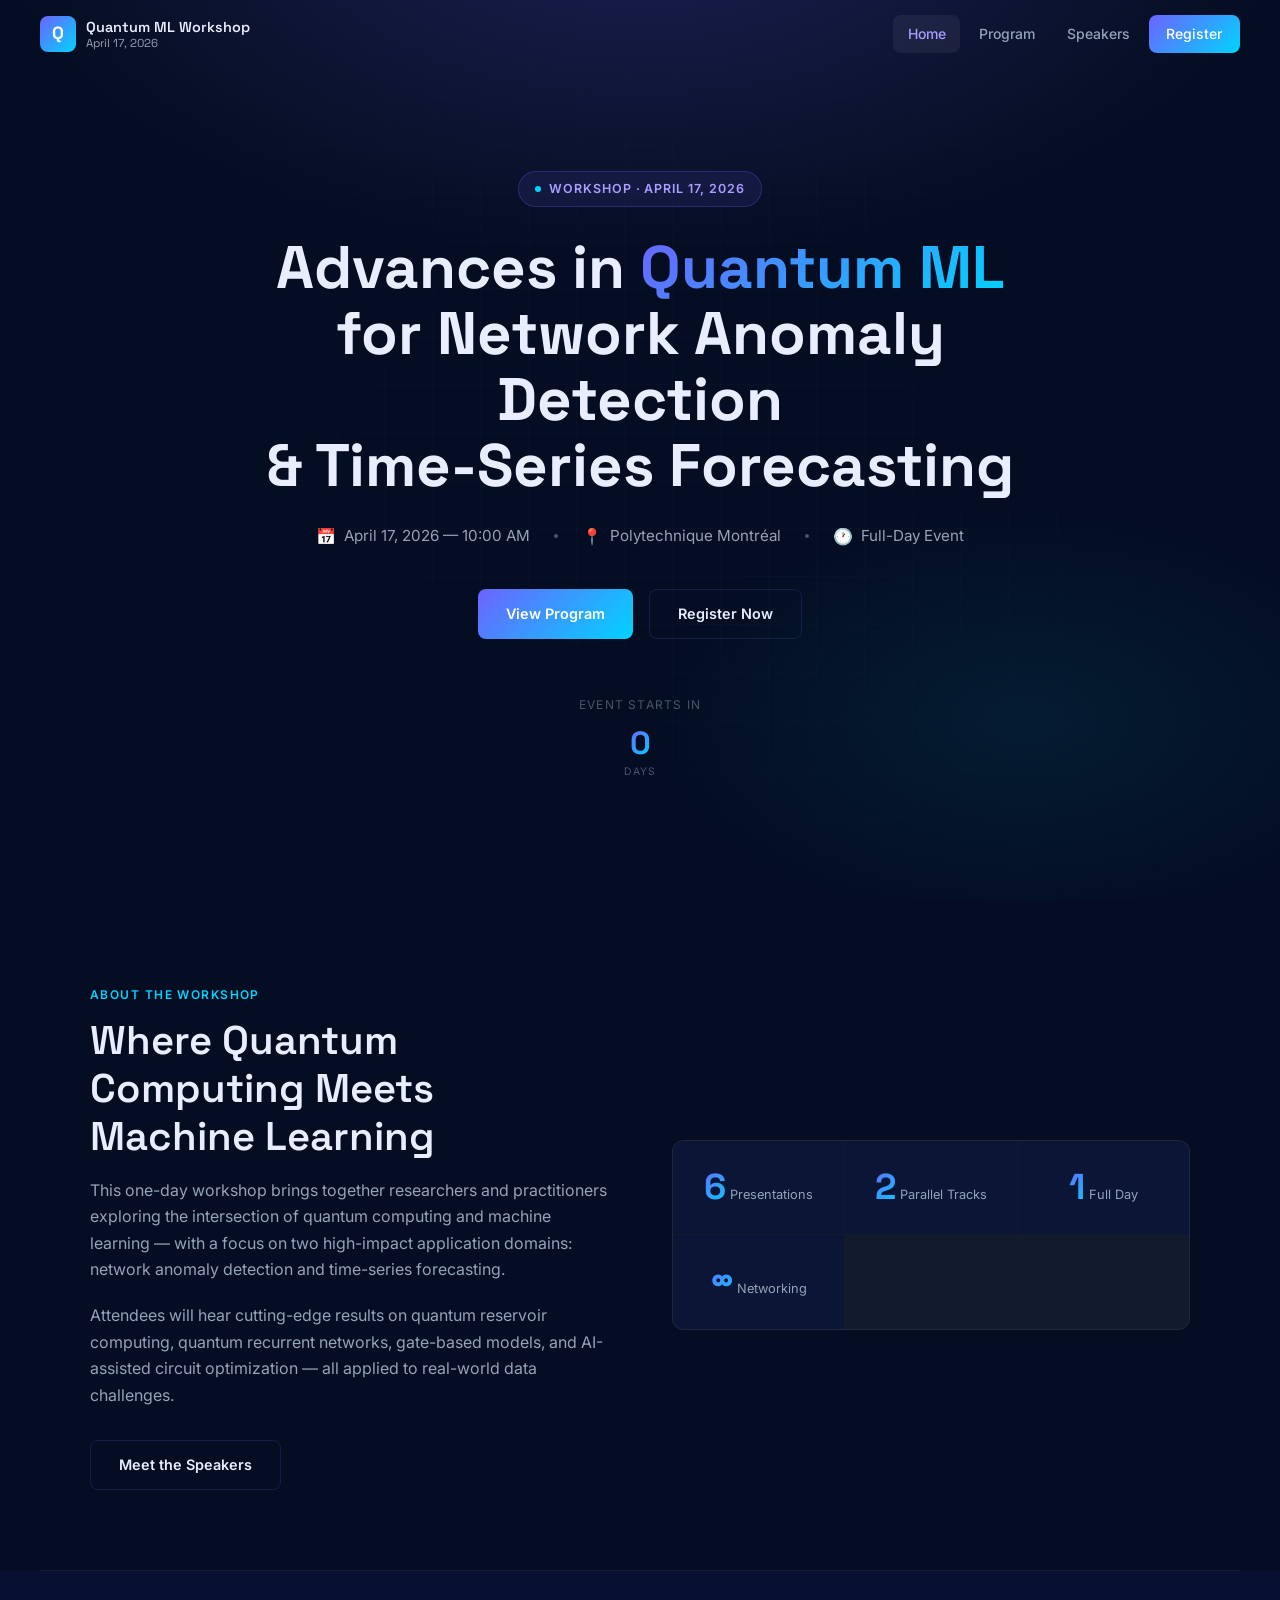
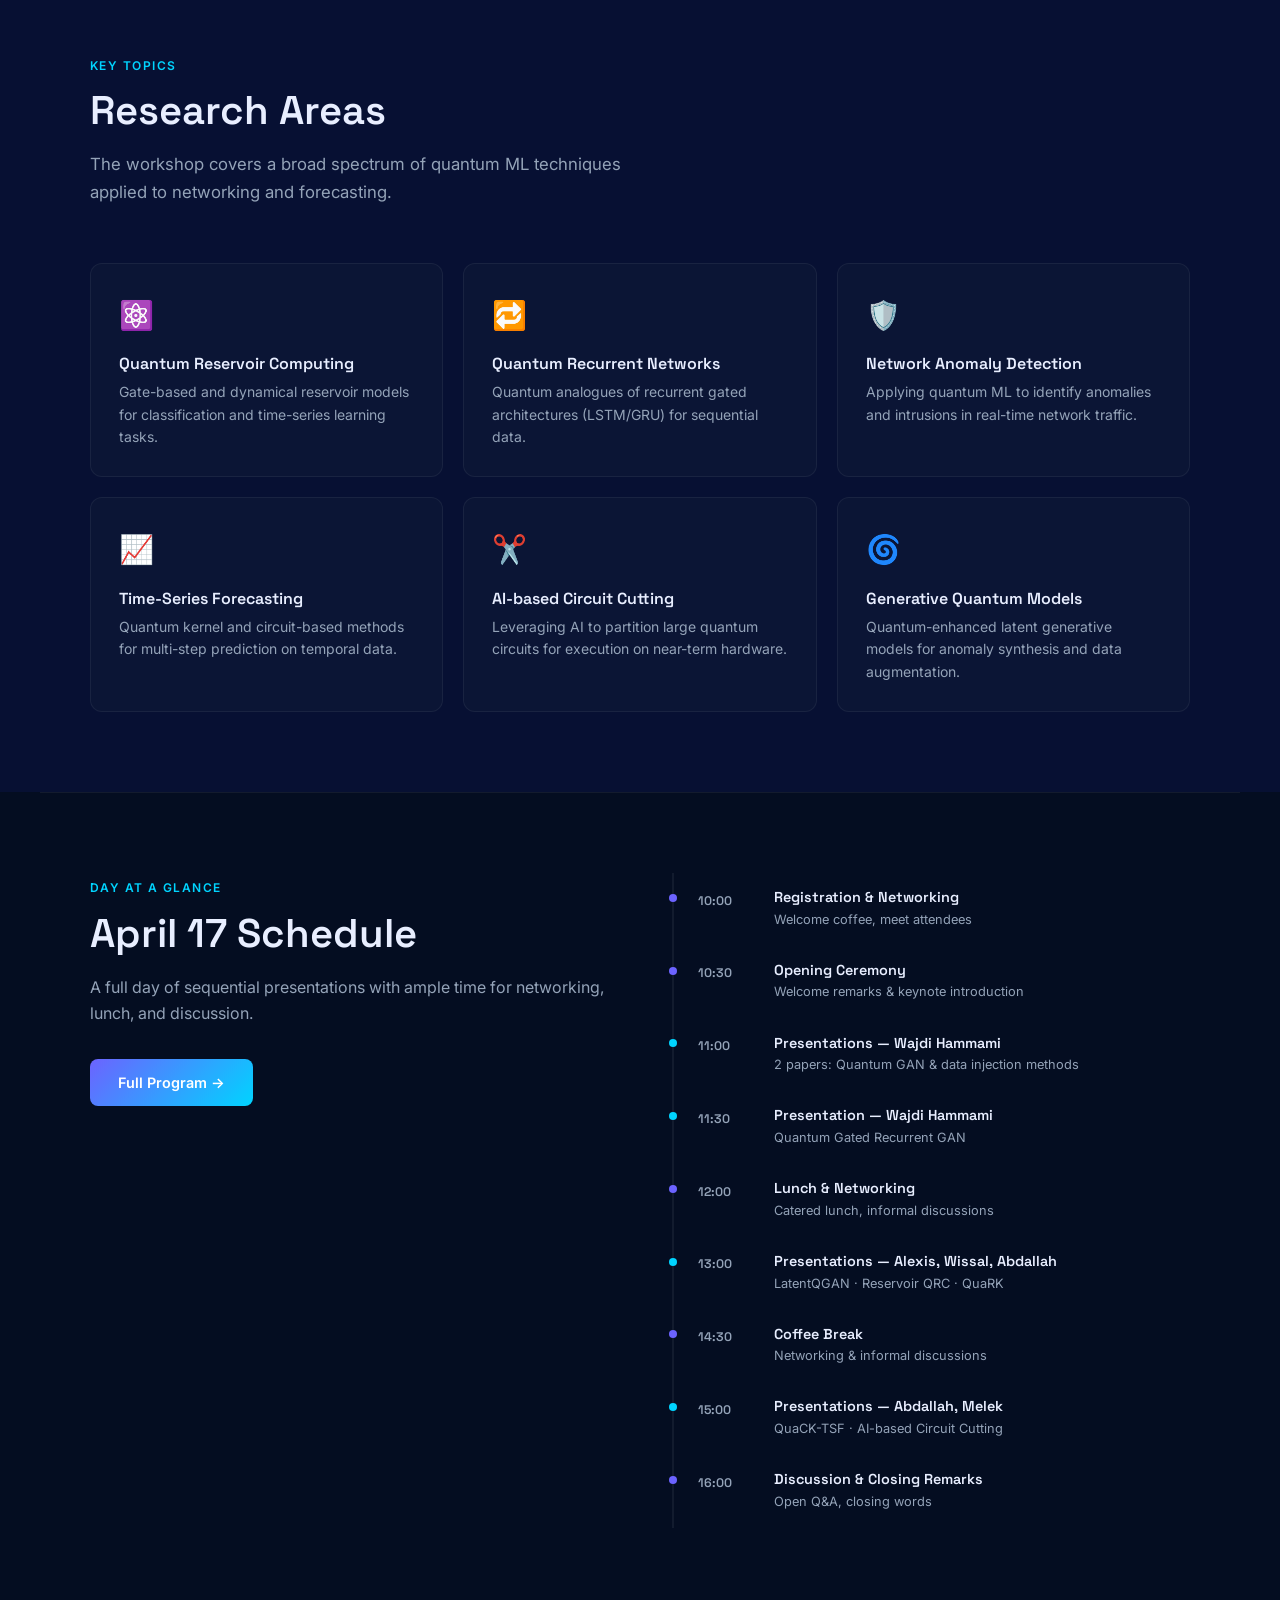
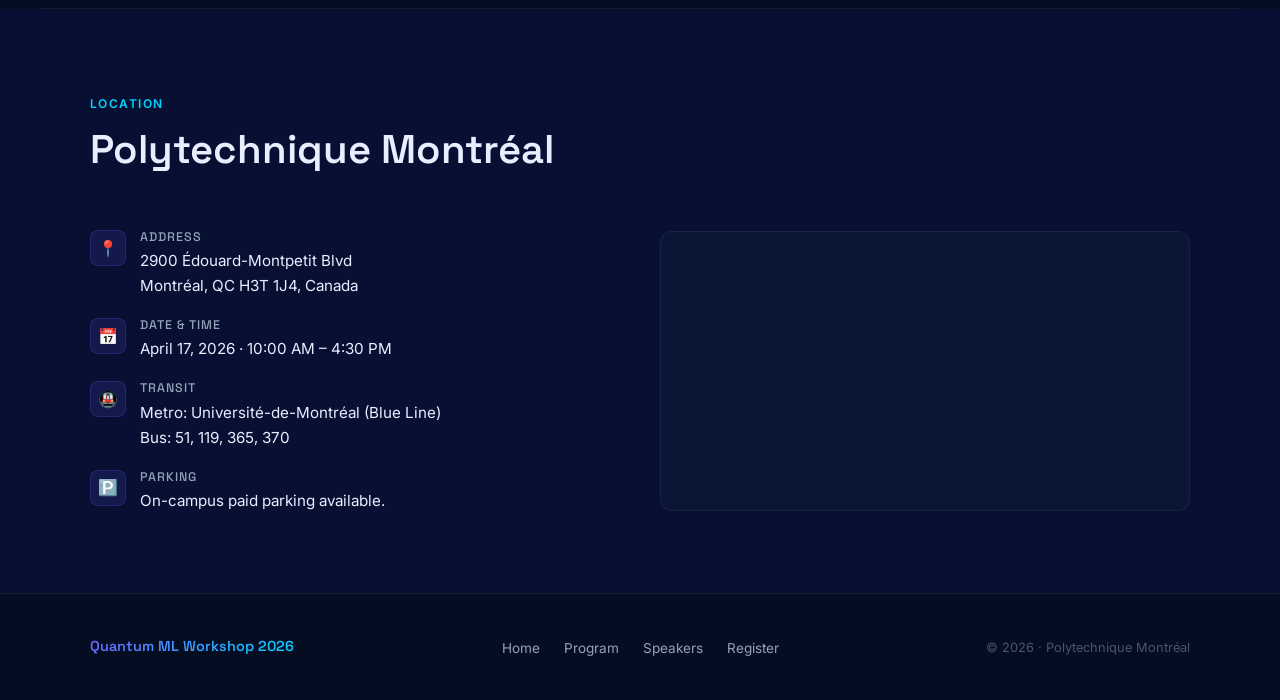
==== index.html @ c18e6f6a "Fix schedule, speakers, and registration page - Single-track schedule with correct full paper titles" ====
<!DOCTYPE html>
<html lang="en">
<head>
  <meta charset="UTF-8" />
  <meta name="viewport" content="width=device-width, initial-scale=1.0" />
  <title>Quantum ML Workshop 2026 — Polytechnique Montréal</title>
  <meta name="description" content="One-day workshop on Advances in Quantum ML Computing for Network Anomaly Detection and Time-Series Forecasting. April 17, 2026 at Polytechnique Montréal." />
  <link rel="stylesheet" href="css/style.css" />
  <style>
    /* ── Hero ───────────────────────────────── */
    .hero {
      min-height: 100vh;
      display: flex;
      align-items: center;
      justify-content: center;
      text-align: center;
      padding: calc(var(--nav-h) + 3rem) 2.5rem 4rem;
      position: relative;
      overflow: hidden;
    }

    .hero-bg {
      position: absolute;
      inset: 0;
      background:
        radial-gradient(ellipse 80% 60% at 50% -10%, rgba(108,99,255,0.22) 0%, transparent 65%),
        radial-gradient(ellipse 50% 40% at 80% 80%, rgba(0,212,255,0.08) 0%, transparent 60%);
      pointer-events: none;
    }

    .hero-grid {
      position: absolute;
      inset: 0;
      background-image:
        linear-gradient(rgba(108,99,255,0.04) 1px, transparent 1px),
        linear-gradient(90deg, rgba(108,99,255,0.04) 1px, transparent 1px);
      background-size: 48px 48px;
      mask-image: radial-gradient(ellipse 80% 80% at 50% 50%, black 20%, transparent 80%);
      pointer-events: none;
    }

    .hero-content {
      position: relative;
      max-width: 800px;
    }

    .hero-badge {
      display: inline-flex;
      align-items: center;
      gap: 0.5rem;
      padding: 0.4rem 1rem;
      border-radius: 999px;
      background: rgba(108,99,255,0.1);
      border: 1px solid rgba(108,99,255,0.25);
      font-size: 0.78rem;
      font-weight: 600;
      letter-spacing: 0.08em;
      text-transform: uppercase;
      color: var(--purple-light);
      margin-bottom: 1.75rem;
    }

    .hero-badge-dot {
      width: 6px; height: 6px;
      border-radius: 50%;
      background: var(--cyan);
      animation: pulse 2s infinite;
    }

    @keyframes pulse {
      0%, 100% { opacity: 1; transform: scale(1); }
      50% { opacity: 0.5; transform: scale(0.85); }
    }

    .hero h1 {
      font-size: clamp(2rem, 5.5vw, 3.75rem);
      line-height: 1.1;
      margin-bottom: 1.5rem;
      font-weight: 700;
    }

    .hero-meta {
      display: flex;
      align-items: center;
      justify-content: center;
      gap: 1.5rem;
      flex-wrap: wrap;
      margin-bottom: 2.5rem;
    }

    .hero-meta-item {
      display: flex;
      align-items: center;
      gap: 0.5rem;
      font-size: 0.95rem;
      color: var(--text-2);
    }

    .hero-meta-item .icon { font-size: 1rem; }

    .hero-meta-sep {
      width: 4px; height: 4px;
      border-radius: 50%;
      background: var(--text-muted);
    }

    .hero-actions {
      display: flex;
      gap: 1rem;
      justify-content: center;
      flex-wrap: wrap;
      margin-bottom: 3.5rem;
    }

    /* Countdown */
    .countdown-wrap {
      margin-top: 1rem;
    }

    .countdown-label-text {
      font-size: 0.75rem;
      text-transform: uppercase;
      letter-spacing: 0.1em;
      color: var(--text-muted);
      margin-bottom: 0.75rem;
    }

    #countdown {
      display: flex;
      align-items: center;
      justify-content: center;
      gap: 0.5rem;
    }

    .countdown-item {
      display: flex;
      flex-direction: column;
      align-items: center;
      min-width: 56px;
    }

    .countdown-num {
      font-family: 'Space Grotesk', sans-serif;
      font-size: 2rem;
      font-weight: 700;
      line-height: 1;
      background: var(--gradient);
      -webkit-background-clip: text;
      -webkit-text-fill-color: transparent;
      background-clip: text;
    }

    .countdown-label {
      font-size: 0.65rem;
      text-transform: uppercase;
      letter-spacing: 0.1em;
      color: var(--text-muted);
      margin-top: 0.3rem;
    }

    .countdown-sep {
      font-size: 1.5rem;
      color: var(--text-muted);
      margin-bottom: 1.2rem;
      font-weight: 300;
    }

    /* ── Section alternates ─────────────────── */
    .section-alt {
      background: var(--bg-2);
    }

    /* ── Mini schedule preview ─────────────── */
    .timeline {
      display: flex;
      flex-direction: column;
      gap: 0;
      max-width: 600px;
    }

    .timeline-item {
      display: flex;
      align-items: flex-start;
      gap: 1rem;
      padding: 1rem 0;
      border-left: 2px solid var(--border-light);
      padding-left: 1.5rem;
      position: relative;
    }

    .timeline-item::before {
      content: '';
      position: absolute;
      left: -5px;
      top: 1.3rem;
      width: 8px; height: 8px;
      border-radius: 50%;
      background: var(--purple);
    }

    .timeline-item.highlight::before { background: var(--cyan); }

    .timeline-time {
      font-size: 0.78rem;
      font-weight: 600;
      color: var(--text-2);
      font-family: 'Space Grotesk', sans-serif;
      min-width: 60px;
      padding-top: 0.1rem;
    }

    .timeline-content h4 {
      font-size: 0.9rem;
      font-weight: 600;
      margin-bottom: 0.15rem;
    }

    .timeline-content p {
      font-size: 0.8rem;
      color: var(--text-2);
    }
  </style>
</head>
<body>

  <!-- Navigation -->
  <nav class="nav" id="nav">
    <div class="nav-logo">
      <div class="nav-logo-icon">Q</div>
      <div class="nav-logo-text">
        Quantum ML Workshop
        <span>April 17, 2026</span>
      </div>
    </div>

    <button class="nav-hamburger" id="navHamburger" aria-label="Toggle menu" aria-expanded="false">
      <span></span><span></span><span></span>
    </button>

    <ul class="nav-links" id="navLinks">
      <li><a href="index.html">Home</a></li>
      <li><a href="program.html">Program</a></li>
      <li><a href="speakers.html">Speakers</a></li>
      <li><a href="registration.html" class="nav-cta">Register</a></li>
    </ul>
  </nav>

  <!-- Hero -->
  <section class="hero">
    <div class="hero-bg"></div>
    <div class="hero-grid"></div>
    <div class="hero-content">
      <div class="hero-badge">
        <span class="hero-badge-dot"></span>
        Workshop · April 17, 2026
      </div>

      <h1>
        Advances in <span class="gradient-text">Quantum ML</span><br />
        for Network Anomaly Detection<br />
        &amp; Time-Series Forecasting
      </h1>

      <div class="hero-meta">
        <div class="hero-meta-item">
          <span class="icon">📅</span>
          April 17, 2026 — 10:00 AM
        </div>
        <div class="hero-meta-sep"></div>
        <div class="hero-meta-item">
          <span class="icon">📍</span>
          Polytechnique Montréal
        </div>
        <div class="hero-meta-sep"></div>
        <div class="hero-meta-item">
          <span class="icon">🕐</span>
          Full-Day Event
        </div>
      </div>

      <div class="hero-actions">
        <a href="program.html" class="btn btn-primary">View Program</a>
        <a href="registration.html" class="btn btn-outline">Register Now</a>
      </div>

      <div class="countdown-wrap">
        <p class="countdown-label-text">Event starts in</p>
        <div id="countdown"></div>
      </div>
    </div>
  </section>

  <!-- About -->
  <section class="section">
    <div class="section-inner">
      <div style="display:grid; grid-template-columns: 1fr 1fr; gap: 4rem; align-items: center;">
        <div>
          <span class="section-label">About the Workshop</span>
          <h2 class="section-title">Where Quantum Computing Meets Machine Learning</h2>
          <p style="color:var(--text-2); margin-bottom:1.25rem;">
            This one-day workshop brings together researchers and practitioners exploring the intersection
            of quantum computing and machine learning — with a focus on two high-impact application domains:
            network anomaly detection and time-series forecasting.
          </p>
          <p style="color:var(--text-2); margin-bottom:2rem;">
            Attendees will hear cutting-edge results on quantum reservoir computing, quantum recurrent networks,
            gate-based models, and AI-assisted circuit optimization — all applied to real-world data challenges.
          </p>
          <a href="speakers.html" class="btn btn-outline">Meet the Speakers</a>
        </div>

        <div class="stats-bar" style="margin:0;">
          <div class="stat-item">
            <span class="countdown-num" style="font-size:2.25rem;">6</span>
            <span class="stat-label">Presentations</span>
          </div>
          <div class="stat-item">
            <span class="countdown-num" style="font-size:2.25rem;">2</span>
            <span class="stat-label">Parallel Tracks</span>
          </div>
          <div class="stat-item">
            <span class="countdown-num" style="font-size:2.25rem;">1</span>
            <span class="stat-label">Full Day</span>
          </div>
          <div class="stat-item">
            <span class="countdown-num" style="font-size:2.25rem;">∞</span>
            <span class="stat-label">Networking</span>
          </div>
        </div>
      </div>
    </div>
  </section>

  <div class="divider"></div>

  <!-- Topics -->
  <section class="section section-alt">
    <div class="section-inner">
      <div class="section-header">
        <span class="section-label">Key Topics</span>
        <h2 class="section-title">Research Areas</h2>
        <p class="section-subtitle">
          The workshop covers a broad spectrum of quantum ML techniques applied to networking and forecasting.
        </p>
      </div>

      <div class="topics-grid">
        <div class="topic-card">
          <div class="topic-icon">⚛️</div>
          <h3>Quantum Reservoir Computing</h3>
          <p>Gate-based and dynamical reservoir models for classification and time-series learning tasks.</p>
        </div>
        <div class="topic-card">
          <div class="topic-icon">🔁</div>
          <h3>Quantum Recurrent Networks</h3>
          <p>Quantum analogues of recurrent gated architectures (LSTM/GRU) for sequential data.</p>
        </div>
        <div class="topic-card">
          <div class="topic-icon">🛡️</div>
          <h3>Network Anomaly Detection</h3>
          <p>Applying quantum ML to identify anomalies and intrusions in real-time network traffic.</p>
        </div>
        <div class="topic-card">
          <div class="topic-icon">📈</div>
          <h3>Time-Series Forecasting</h3>
          <p>Quantum kernel and circuit-based methods for multi-step prediction on temporal data.</p>
        </div>
        <div class="topic-card">
          <div class="topic-icon">✂️</div>
          <h3>AI-based Circuit Cutting</h3>
          <p>Leveraging AI to partition large quantum circuits for execution on near-term hardware.</p>
        </div>
        <div class="topic-card">
          <div class="topic-icon">🌀</div>
          <h3>Generative Quantum Models</h3>
          <p>Quantum-enhanced latent generative models for anomaly synthesis and data augmentation.</p>
        </div>
      </div>
    </div>
  </section>

  <div class="divider"></div>

  <!-- Schedule Preview -->
  <section class="section">
    <div class="section-inner">
      <div style="display:grid; grid-template-columns: 1fr 1fr; gap: 4rem; align-items: start;">
        <div>
          <span class="section-label">Day at a Glance</span>
          <h2 class="section-title">April 17 Schedule</h2>
          <p style="color:var(--text-2); margin-bottom:2rem;">
            A full day of sequential presentations with ample time for networking, lunch, and discussion.
          </p>
          <a href="program.html" class="btn btn-primary">Full Program →</a>
        </div>

        <div class="timeline">
          <div class="timeline-item">
            <div class="timeline-time">10:00</div>
            <div class="timeline-content">
              <h4>Registration &amp; Networking</h4>
              <p>Welcome coffee, meet attendees</p>
            </div>
          </div>
          <div class="timeline-item">
            <div class="timeline-time">10:30</div>
            <div class="timeline-content">
              <h4>Opening Ceremony</h4>
              <p>Welcome remarks &amp; keynote introduction</p>
            </div>
          </div>
          <div class="timeline-item highlight">
            <div class="timeline-time">11:00</div>
            <div class="timeline-content">
              <h4>Presentations — Wajdi Hammami</h4>
              <p>2 papers: Quantum GAN &amp; data injection methods</p>
            </div>
          </div>
          <div class="timeline-item highlight">
            <div class="timeline-time">11:30</div>
            <div class="timeline-content">
              <h4>Presentation — Wajdi Hammami</h4>
              <p>Quantum Gated Recurrent GAN</p>
            </div>
          </div>
          <div class="timeline-item">
            <div class="timeline-time">12:00</div>
            <div class="timeline-content">
              <h4>Lunch &amp; Networking</h4>
              <p>Catered lunch, informal discussions</p>
            </div>
          </div>
          <div class="timeline-item highlight">
            <div class="timeline-time">13:00</div>
            <div class="timeline-content">
              <h4>Presentations — Alexis, Wissal, Abdallah</h4>
              <p>LatentQGAN · Reservoir QRC · QuaRK</p>
            </div>
          </div>
          <div class="timeline-item">
            <div class="timeline-time">14:30</div>
            <div class="timeline-content">
              <h4>Coffee Break</h4>
              <p>Networking &amp; informal discussions</p>
            </div>
          </div>
          <div class="timeline-item highlight">
            <div class="timeline-time">15:00</div>
            <div class="timeline-content">
              <h4>Presentations — Abdallah, Melek</h4>
              <p>QuaCK-TSF · AI-based Circuit Cutting</p>
            </div>
          </div>
          <div class="timeline-item">
            <div class="timeline-time">16:00</div>
            <div class="timeline-content">
              <h4>Discussion &amp; Closing Remarks</h4>
              <p>Open Q&amp;A, closing words</p>
            </div>
          </div>
        </div>
      </div>
    </div>
  </section>

  <div class="divider"></div>

  <!-- Venue -->
  <section class="section section-alt">
    <div class="section-inner">
      <div class="section-header">
        <span class="section-label">Location</span>
        <h2 class="section-title">Polytechnique Montréal</h2>
      </div>

      <div class="venue-grid">
        <div class="venue-details">
          <div class="venue-detail-item">
            <div class="venue-detail-icon">📍</div>
            <div>
              <h4>Address</h4>
              <p>2900 Édouard-Montpetit Blvd<br />Montréal, QC H3T 1J4, Canada</p>
            </div>
          </div>
          <div class="venue-detail-item">
            <div class="venue-detail-icon">📅</div>
            <div>
              <h4>Date &amp; Time</h4>
              <p>April 17, 2026 · 10:00 AM – 4:30 PM</p>
            </div>
          </div>
          <div class="venue-detail-item">
            <div class="venue-detail-icon">🚇</div>
            <div>
              <h4>Transit</h4>
              <p>Metro: Université-de-Montréal (Blue Line)<br />Bus: 51, 119, 365, 370</p>
            </div>
          </div>
          <div class="venue-detail-item">
            <div class="venue-detail-icon">🅿️</div>
            <div>
              <h4>Parking</h4>
              <p>On-campus paid parking available.</p>
            </div>
          </div>
        </div>

        <div class="venue-map">
          <iframe
            src="https://www.openstreetmap.org/export/embed.html?bbox=-73.622%2C45.500%2C-73.608%2C45.508&layer=mapnik&marker=45.50464%2C-73.61458"
            loading="lazy"
            title="Polytechnique Montréal map"
          ></iframe>
        </div>
      </div>
    </div>
  </section>

  <!-- Footer -->
  <footer class="footer">
    <div class="footer-inner">
      <div class="footer-logo gradient-text">Quantum ML Workshop 2026</div>
      <ul class="footer-links">
        <li><a href="index.html">Home</a></li>
        <li><a href="program.html">Program</a></li>
        <li><a href="speakers.html">Speakers</a></li>
        <li><a href="registration.html">Register</a></li>
      </ul>
      <p class="footer-copy">© 2026 · Polytechnique Montréal</p>
    </div>
  </footer>

  <script src="js/main.js"></script>
</body>
</html>
---- css/style.css ----
/* ============================================================
   Quantum ML Workshop — Shared Stylesheet
   Event: April 17, 2026 | Polytechnique Montréal
   ============================================================ */

@import url('https://fonts.googleapis.com/css2?family=Inter:wght@300;400;500;600;700&family=Space+Grotesk:wght@400;500;600;700&display=swap');

/* ── Variables ─────────────────────────────────────────────── */
:root {
  --bg:           #040d21;
  --bg-2:         #071033;
  --bg-card:      #0b1535;
  --border:       rgba(108, 99, 255, 0.18);
  --border-light: rgba(255, 255, 255, 0.06);

  --purple:       #6c63ff;
  --purple-light: #a99fff;
  --cyan:         #00d4ff;
  --cyan-dim:     rgba(0, 212, 255, 0.12);
  --gradient:     linear-gradient(135deg, #6c63ff 0%, #00d4ff 100%);

  --text:         #e8eeff;
  --text-2:       #94a3b8;
  --text-muted:   #4a5568;

  --nav-h:        68px;
  --radius:       12px;
  --radius-sm:    8px;
  --transition:   0.25s ease;

  --track-a:      rgba(108, 99, 255, 0.15);
  --track-b:      rgba(0, 212, 255, 0.10);
}

/* ── Reset ─────────────────────────────────────────────────── */
*, *::before, *::after { box-sizing: border-box; margin: 0; padding: 0; }

html { scroll-behavior: smooth; font-size: 16px; }

body {
  font-family: 'Inter', sans-serif;
  background: var(--bg);
  color: var(--text);
  line-height: 1.65;
  -webkit-font-smoothing: antialiased;
}

a { color: inherit; text-decoration: none; }
img { max-width: 100%; display: block; }

h1, h2, h3, h4, h5 {
  font-family: 'Space Grotesk', sans-serif;
  line-height: 1.2;
  font-weight: 600;
}

/* ── Navigation ────────────────────────────────────────────── */
.nav {
  position: fixed;
  top: 0; left: 0; right: 0;
  height: var(--nav-h);
  z-index: 100;
  display: flex;
  align-items: center;
  justify-content: space-between;
  padding: 0 2.5rem;
  transition: background var(--transition), backdrop-filter var(--transition), border-bottom var(--transition);
}

.nav.scrolled {
  background: rgba(4, 13, 33, 0.88);
  backdrop-filter: blur(16px);
  border-bottom: 1px solid var(--border-light);
}

.nav-logo {
  display: flex;
  align-items: center;
  gap: 0.65rem;
}

.nav-logo-icon {
  width: 36px; height: 36px;
  background: var(--gradient);
  border-radius: 8px;
  display: flex; align-items: center; justify-content: center;
  font-size: 1.1rem;
  font-weight: 700;
  color: #fff;
  font-family: 'Space Grotesk', sans-serif;
  flex-shrink: 0;
}

.nav-logo-text {
  font-family: 'Space Grotesk', sans-serif;
  font-size: 0.9rem;
  font-weight: 600;
  color: var(--text);
  line-height: 1.25;
  max-width: 200px;
}

.nav-logo-text span {
  display: block;
  font-size: 0.72rem;
  font-weight: 400;
  color: var(--text-2);
}

.nav-links {
  display: flex;
  align-items: center;
  gap: 0.25rem;
  list-style: none;
}

.nav-links a {
  display: block;
  padding: 0.45rem 0.9rem;
  border-radius: var(--radius-sm);
  font-size: 0.875rem;
  font-weight: 500;
  color: var(--text-2);
  transition: color var(--transition), background var(--transition);
}

.nav-links a:hover,
.nav-links a.active {
  color: var(--text);
  background: rgba(255,255,255,0.06);
}

.nav-links a.active {
  color: var(--purple-light);
}

.nav-cta {
  background: var(--gradient) !important;
  color: #fff !important;
  padding: 0.45rem 1.1rem !important;
}

.nav-cta:hover {
  opacity: 0.88;
  background: var(--gradient) !important;
}

/* Hamburger */
.nav-hamburger {
  display: none;
  flex-direction: column;
  gap: 5px;
  cursor: pointer;
  padding: 0.5rem;
  background: none;
  border: none;
}

.nav-hamburger span {
  display: block;
  width: 22px; height: 2px;
  background: var(--text);
  border-radius: 2px;
  transition: transform var(--transition), opacity var(--transition);
}

.nav-hamburger.open span:nth-child(1) { transform: translateY(7px) rotate(45deg); }
.nav-hamburger.open span:nth-child(2) { opacity: 0; }
.nav-hamburger.open span:nth-child(3) { transform: translateY(-7px) rotate(-45deg); }

/* ── Page Hero (inner pages) ───────────────────────────────── */
.page-hero {
  padding: calc(var(--nav-h) + 4rem) 2.5rem 4rem;
  text-align: center;
  background: radial-gradient(ellipse 70% 60% at 50% 0%, rgba(108,99,255,0.14) 0%, transparent 70%);
  border-bottom: 1px solid var(--border-light);
}

.page-hero h1 {
  font-size: clamp(2rem, 5vw, 3.25rem);
  margin-bottom: 1rem;
}

.page-hero p {
  max-width: 640px;
  margin: 0 auto;
  color: var(--text-2);
  font-size: 1.05rem;
}

.gradient-text {
  background: var(--gradient);
  -webkit-background-clip: text;
  -webkit-text-fill-color: transparent;
  background-clip: text;
}

/* ── Buttons ───────────────────────────────────────────────── */
.btn {
  display: inline-flex;
  align-items: center;
  gap: 0.5rem;
  padding: 0.75rem 1.75rem;
  border-radius: var(--radius-sm);
  font-size: 0.9rem;
  font-weight: 600;
  font-family: 'Inter', sans-serif;
  cursor: pointer;
  transition: all var(--transition);
  border: none;
  text-decoration: none;
}

.btn-primary {
  background: var(--gradient);
  color: #fff;
}

.btn-primary:hover {
  opacity: 0.88;
  transform: translateY(-1px);
  box-shadow: 0 8px 24px rgba(108, 99, 255, 0.35);
}

.btn-outline {
  background: transparent;
  color: var(--text);
  border: 1px solid var(--border);
}

.btn-outline:hover {
  border-color: var(--purple);
  background: rgba(108,99,255,0.08);
  transform: translateY(-1px);
}

/* ── Section Layout ────────────────────────────────────────── */
.section {
  padding: 5rem 2.5rem;
}

.section-inner {
  max-width: 1100px;
  margin: 0 auto;
}

.section-label {
  display: inline-block;
  font-size: 0.75rem;
  font-weight: 600;
  letter-spacing: 0.12em;
  text-transform: uppercase;
  color: var(--cyan);
  margin-bottom: 0.75rem;
}

.section-title {
  font-size: clamp(1.75rem, 4vw, 2.5rem);
  margin-bottom: 1rem;
}

.section-subtitle {
  color: var(--text-2);
  font-size: 1.05rem;
  max-width: 560px;
}

.section-header {
  margin-bottom: 3.5rem;
}

/* ── Cards ─────────────────────────────────────────────────── */
.card {
  background: var(--bg-card);
  border: 1px solid var(--border-light);
  border-radius: var(--radius);
  padding: 1.75rem;
  transition: border-color var(--transition), transform var(--transition), box-shadow var(--transition);
}

.card:hover {
  border-color: var(--border);
  transform: translateY(-3px);
  box-shadow: 0 12px 32px rgba(0,0,0,0.3);
}

/* ── Topic Cards ───────────────────────────────────────────── */
.topics-grid {
  display: grid;
  grid-template-columns: repeat(auto-fill, minmax(280px, 1fr));
  gap: 1.25rem;
}

.topic-card {
  background: var(--bg-card);
  border: 1px solid var(--border-light);
  border-radius: var(--radius);
  padding: 1.75rem;
  transition: border-color var(--transition), transform var(--transition);
}

.topic-card:hover {
  border-color: rgba(108,99,255,0.4);
  transform: translateY(-2px);
}

.topic-icon {
  font-size: 1.75rem;
  margin-bottom: 1rem;
}

.topic-card h3 {
  font-size: 1rem;
  margin-bottom: 0.5rem;
  color: var(--text);
}

.topic-card p {
  font-size: 0.875rem;
  color: var(--text-2);
  line-height: 1.6;
}

/* ── Speaker Cards ─────────────────────────────────────────── */
.speakers-grid {
  display: grid;
  grid-template-columns: repeat(auto-fill, minmax(260px, 1fr));
  gap: 1.5rem;
}

.speaker-card {
  background: var(--bg-card);
  border: 1px solid var(--border-light);
  border-radius: var(--radius);
  padding: 2rem 1.75rem;
  text-align: center;
  transition: border-color var(--transition), transform var(--transition), box-shadow var(--transition);
}

.speaker-card:hover {
  border-color: var(--border);
  transform: translateY(-4px);
  box-shadow: 0 16px 40px rgba(0,0,0,0.35);
}

.speaker-avatar {
  width: 72px; height: 72px;
  border-radius: 50%;
  display: flex; align-items: center; justify-content: center;
  font-family: 'Space Grotesk', sans-serif;
  font-size: 1.5rem;
  font-weight: 700;
  color: #fff;
  margin: 0 auto 1.25rem;
}

.speaker-card h3 {
  font-size: 1.1rem;
  margin-bottom: 0.25rem;
}

.speaker-card .speaker-role {
  font-size: 0.8rem;
  color: var(--cyan);
  font-weight: 500;
  margin-bottom: 0.75rem;
  text-transform: uppercase;
  letter-spacing: 0.06em;
}

.speaker-card .speaker-talk {
  font-size: 0.85rem;
  color: var(--text-2);
  line-height: 1.5;
  font-style: italic;
}

.speaker-tags {
  display: flex;
  flex-wrap: wrap;
  gap: 0.4rem;
  justify-content: center;
  margin-top: 1rem;
}

.tag {
  display: inline-block;
  padding: 0.25rem 0.65rem;
  border-radius: 999px;
  font-size: 0.72rem;
  font-weight: 500;
  background: rgba(108,99,255,0.12);
  color: var(--purple-light);
  border: 1px solid rgba(108,99,255,0.2);
}

/* ── Schedule / Program ────────────────────────────────────── */
.schedule {
  max-width: 1000px;
  margin: 0 auto;
}

.schedule-legend {
  display: flex;
  gap: 1.5rem;
  margin-bottom: 2rem;
  flex-wrap: wrap;
}

.legend-item {
  display: flex;
  align-items: center;
  gap: 0.5rem;
  font-size: 0.85rem;
  color: var(--text-2);
}

.legend-dot {
  width: 12px; height: 12px;
  border-radius: 3px;
}

.legend-dot.track-a { background: var(--purple); }
.legend-dot.track-b { background: var(--cyan); }
.legend-dot.plenary { background: rgba(255,255,255,0.25); }

.schedule-row {
  display: grid;
  grid-template-columns: 90px 1fr 1fr;
  gap: 0.75rem;
  margin-bottom: 0.75rem;
  align-items: start;
}

.schedule-row.plenary {
  grid-template-columns: 90px 1fr;
}

.schedule-time {
  padding-top: 1rem;
  font-size: 0.8rem;
  font-weight: 600;
  color: var(--text-2);
  font-family: 'Space Grotesk', sans-serif;
  white-space: nowrap;
}

.session {
  padding: 1rem 1.25rem;
  border-radius: var(--radius-sm);
  border: 1px solid transparent;
  transition: transform var(--transition), box-shadow var(--transition);
}

.session:hover {
  transform: translateY(-1px);
  box-shadow: 0 6px 20px rgba(0,0,0,0.25);
}

.session.track-a {
  background: var(--track-a);
  border-color: rgba(108,99,255,0.25);
}

.session.track-b {
  background: var(--track-b);
  border-color: rgba(0,212,255,0.2);
}

.session.plenary-session {
  background: rgba(255,255,255,0.035);
  border-color: var(--border-light);
}

.session.break-session {
  background: rgba(255,255,255,0.02);
  border-color: var(--border-light);
  text-align: center;
  padding: 0.75rem 1.25rem;
}

.session-track-label {
  font-size: 0.68rem;
  font-weight: 600;
  letter-spacing: 0.1em;
  text-transform: uppercase;
  margin-bottom: 0.35rem;
}

.session.track-a .session-track-label { color: var(--purple-light); }
.session.track-b .session-track-label { color: var(--cyan); }

.session-title {
  font-size: 0.9rem;
  font-weight: 600;
  color: var(--text);
  margin-bottom: 0.3rem;
  line-height: 1.35;
}

.session-speaker {
  font-size: 0.8rem;
  color: var(--text-2);
}

.session-speaker strong {
  color: var(--text);
  font-weight: 500;
}

.session.plenary-session .session-title {
  color: var(--text);
}

.session.break-session .session-title {
  color: var(--text-2);
  font-weight: 500;
  font-size: 0.85rem;
}

.online-badge {
  display: inline-flex;
  align-items: center;
  gap: 0.3rem;
  font-size: 0.68rem;
  font-weight: 600;
  color: #4ade80;
  background: rgba(74, 222, 128, 0.1);
  border: 1px solid rgba(74, 222, 128, 0.2);
  border-radius: 999px;
  padding: 0.15rem 0.55rem;
  margin-top: 0.4rem;
}

.track-headers {
  display: grid;
  grid-template-columns: 90px 1fr 1fr;
  gap: 0.75rem;
  margin-bottom: 1rem;
  padding-bottom: 0.75rem;
  border-bottom: 1px solid var(--border-light);
}

.track-header {
  font-size: 0.78rem;
  font-weight: 700;
  letter-spacing: 0.08em;
  text-transform: uppercase;
}

.track-header.a { color: var(--purple-light); }
.track-header.b { color: var(--cyan); }

/* ── Venue ─────────────────────────────────────────────────── */
.venue-grid {
  display: grid;
  grid-template-columns: 1fr 1fr;
  gap: 2.5rem;
  align-items: center;
}

.venue-details {
  display: flex;
  flex-direction: column;
  gap: 1.25rem;
}

.venue-detail-item {
  display: flex;
  align-items: flex-start;
  gap: 0.9rem;
}

.venue-detail-icon {
  width: 36px; height: 36px;
  background: rgba(108,99,255,0.12);
  border: 1px solid rgba(108,99,255,0.2);
  border-radius: var(--radius-sm);
  display: flex; align-items: center; justify-content: center;
  font-size: 1rem;
  flex-shrink: 0;
}

.venue-detail-item h4 {
  font-size: 0.78rem;
  text-transform: uppercase;
  letter-spacing: 0.08em;
  color: var(--text-2);
  font-weight: 500;
  margin-bottom: 0.2rem;
}

.venue-detail-item p {
  font-size: 0.95rem;
  color: var(--text);
}

.venue-map {
  border-radius: var(--radius);
  overflow: hidden;
  border: 1px solid var(--border-light);
  height: 280px;
  background: var(--bg-card);
  display: flex;
  align-items: center;
  justify-content: center;
  color: var(--text-2);
  font-size: 0.9rem;
}

.venue-map iframe {
  width: 100%;
  height: 100%;
  border: none;
  filter: invert(90%) hue-rotate(180deg);
}

/* ── Stats Bar ─────────────────────────────────────────────── */
.stats-bar {
  display: grid;
  grid-template-columns: repeat(auto-fit, minmax(150px, 1fr));
  gap: 1px;
  background: var(--border-light);
  border: 1px solid var(--border-light);
  border-radius: var(--radius);
  overflow: hidden;
  margin: 3rem 0;
}

.stat-item {
  background: var(--bg-card);
  padding: 1.75rem;
  text-align: center;
}

.stat-number {
  font-family: 'Space Grotesk', sans-serif;
  font-size: 2rem;
  font-weight: 700;
  background: var(--gradient);
  -webkit-background-clip: text;
  -webkit-text-fill-color: transparent;
  background-clip: text;
  display: block;
}

.stat-label {
  font-size: 0.8rem;
  color: var(--text-2);
  margin-top: 0.25rem;
}

/* ── Form ──────────────────────────────────────────────────── */
.form-wrap {
  max-width: 640px;
  margin: 0 auto;
}

.form-group {
  margin-bottom: 1.25rem;
}

.form-group label {
  display: block;
  font-size: 0.85rem;
  font-weight: 500;
  color: var(--text-2);
  margin-bottom: 0.5rem;
}

.form-group label span.required {
  color: var(--cyan);
  margin-left: 0.2rem;
}

.form-control {
  width: 100%;
  padding: 0.8rem 1rem;
  background: var(--bg-card);
  border: 1px solid var(--border-light);
  border-radius: var(--radius-sm);
  color: var(--text);
  font-size: 0.9rem;
  font-family: 'Inter', sans-serif;
  transition: border-color var(--transition), box-shadow var(--transition);
  outline: none;
  appearance: none;
}

.form-control:focus {
  border-color: var(--purple);
  box-shadow: 0 0 0 3px rgba(108,99,255,0.15);
}

.form-control::placeholder { color: var(--text-muted); }

select.form-control {
  background-image: url("data:image/svg+xml,%3Csvg xmlns='http://www.w3.org/2000/svg' width='12' height='12' fill='%2394a3b8' viewBox='0 0 16 16'%3E%3Cpath d='M7.247 11.14L2.451 5.658C1.885 5.013 2.345 4 3.204 4h9.592a1 1 0 0 1 .753 1.659l-4.796 5.48a1 1 0 0 1-1.506 0z'/%3E%3C/svg%3E");
  background-repeat: no-repeat;
  background-position: right 1rem center;
  padding-right: 2.5rem;
  cursor: pointer;
}

select.form-control option {
  background: var(--bg-2);
}

textarea.form-control {
  resize: vertical;
  min-height: 120px;
}

.form-row {
  display: grid;
  grid-template-columns: 1fr 1fr;
  gap: 1rem;
}

.form-submit {
  margin-top: 2rem;
  text-align: center;
}

.form-submit .btn {
  width: 100%;
  justify-content: center;
  padding: 0.95rem 1.75rem;
  font-size: 1rem;
}

.form-note {
  margin-top: 1rem;
  font-size: 0.8rem;
  color: var(--text-muted);
  text-align: center;
}

.form-message {
  display: none;
  padding: 1rem 1.25rem;
  border-radius: var(--radius-sm);
  font-size: 0.9rem;
  margin-top: 1.25rem;
  text-align: center;
}

.form-message.success {
  background: rgba(74, 222, 128, 0.1);
  border: 1px solid rgba(74, 222, 128, 0.25);
  color: #4ade80;
}

.form-message.error {
  background: rgba(248, 113, 113, 0.1);
  border: 1px solid rgba(248, 113, 113, 0.25);
  color: #f87171;
}

/* ── Footer ────────────────────────────────────────────────── */
.footer {
  border-top: 1px solid var(--border-light);
  padding: 2.5rem 2.5rem;
  text-align: center;
}

.footer-inner {
  max-width: 1100px;
  margin: 0 auto;
  display: flex;
  align-items: center;
  justify-content: space-between;
  flex-wrap: wrap;
  gap: 1rem;
}

.footer-logo {
  font-family: 'Space Grotesk', sans-serif;
  font-size: 0.9rem;
  font-weight: 600;
}

.footer-links {
  display: flex;
  gap: 1.5rem;
  list-style: none;
}

.footer-links a {
  font-size: 0.85rem;
  color: var(--text-2);
  transition: color var(--transition);
}

.footer-links a:hover { color: var(--text); }

.footer-copy {
  font-size: 0.8rem;
  color: var(--text-muted);
}

/* ── Divider ───────────────────────────────────────────────── */
.divider {
  height: 1px;
  background: var(--border-light);
  margin: 0 2.5rem;
}

/* ── Notice Banner ─────────────────────────────────────────── */
.notice {
  background: rgba(108,99,255,0.08);
  border: 1px solid rgba(108,99,255,0.2);
  border-radius: var(--radius-sm);
  padding: 0.9rem 1.25rem;
  font-size: 0.875rem;
  color: var(--text-2);
  display: flex;
  align-items: flex-start;
  gap: 0.65rem;
  margin-bottom: 2.5rem;
}

.notice-icon { flex-shrink: 0; }

/* ── Responsive ────────────────────────────────────────────── */
@media (max-width: 768px) {
  :root { --nav-h: 60px; }

  .nav { padding: 0 1.25rem; }

  .nav-links {
    position: fixed;
    top: var(--nav-h);
    left: 0; right: 0;
    background: rgba(4, 13, 33, 0.97);
    backdrop-filter: blur(16px);
    flex-direction: column;
    align-items: stretch;
    padding: 1rem 1.25rem 1.5rem;
    border-bottom: 1px solid var(--border-light);
    gap: 0.15rem;
    transform: translateY(-120%);
    opacity: 0;
    transition: transform 0.3s ease, opacity 0.3s ease;
    pointer-events: none;
  }

  .nav-links.open {
    transform: translateY(0);
    opacity: 1;
    pointer-events: auto;
  }

  .nav-links a {
    padding: 0.75rem 1rem;
  }

  .nav-hamburger { display: flex; }

  .section { padding: 3.5rem 1.25rem; }
  .page-hero { padding: calc(var(--nav-h) + 3rem) 1.25rem 3rem; }

  .venue-grid { grid-template-columns: 1fr; }
  .form-row { grid-template-columns: 1fr; }

  .schedule-row {
    grid-template-columns: 72px 1fr;
    grid-template-rows: auto auto;
  }

  .schedule-row:not(.plenary) .schedule-time {
    grid-row: 1;
    grid-column: 1;
  }

  .schedule-row:not(.plenary) > .session:first-of-type {
    grid-column: 2;
    grid-row: 1;
  }

  .schedule-row:not(.plenary) > .session:last-of-type {
    grid-column: 1 / -1;
    grid-row: 2;
  }

  .track-headers {
    grid-template-columns: 72px 1fr;
  }

  .track-headers .track-header.b { display: none; }

  .footer-inner { flex-direction: column; text-align: center; }
  .footer-links { justify-content: center; }

  .stats-bar { grid-template-columns: 1fr 1fr; }
}

@media (max-width: 480px) {
  .speakers-grid { grid-template-columns: 1fr 1fr; }
  .topics-grid { grid-template-columns: 1fr; }
}
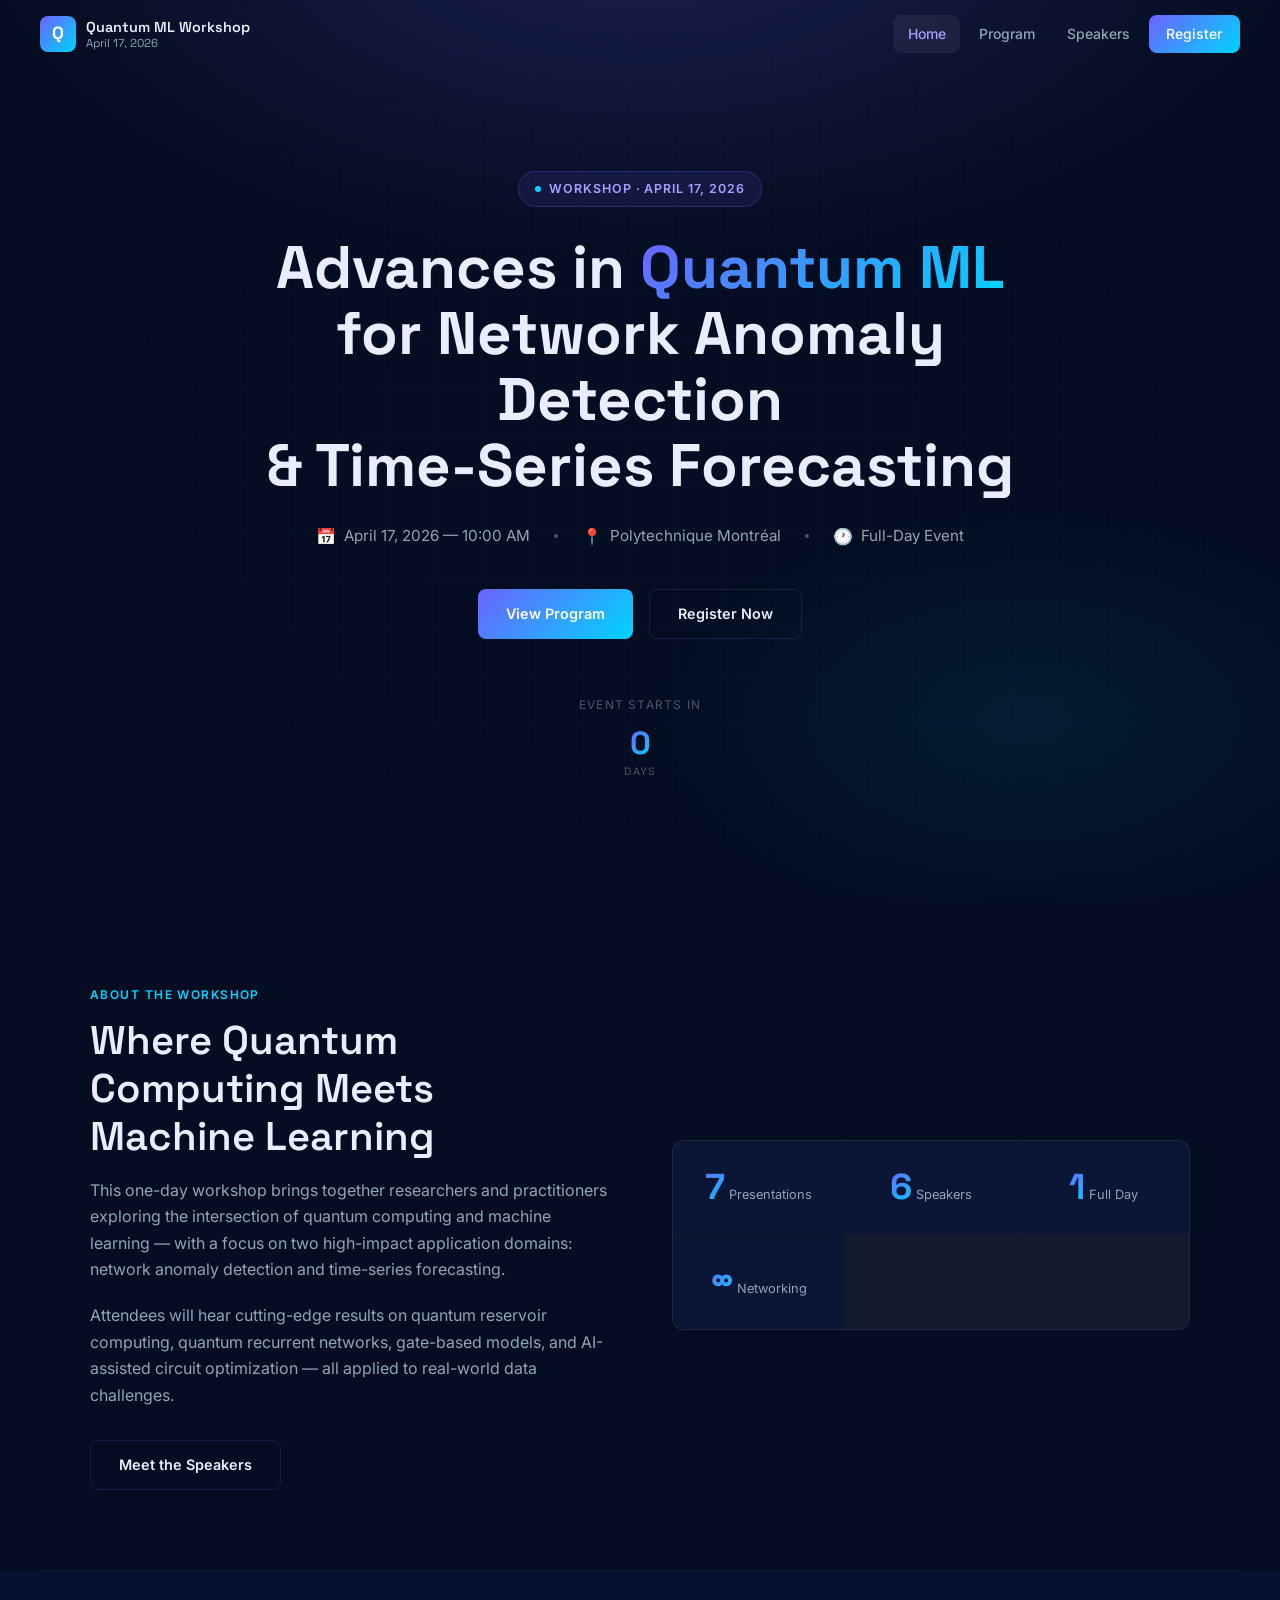
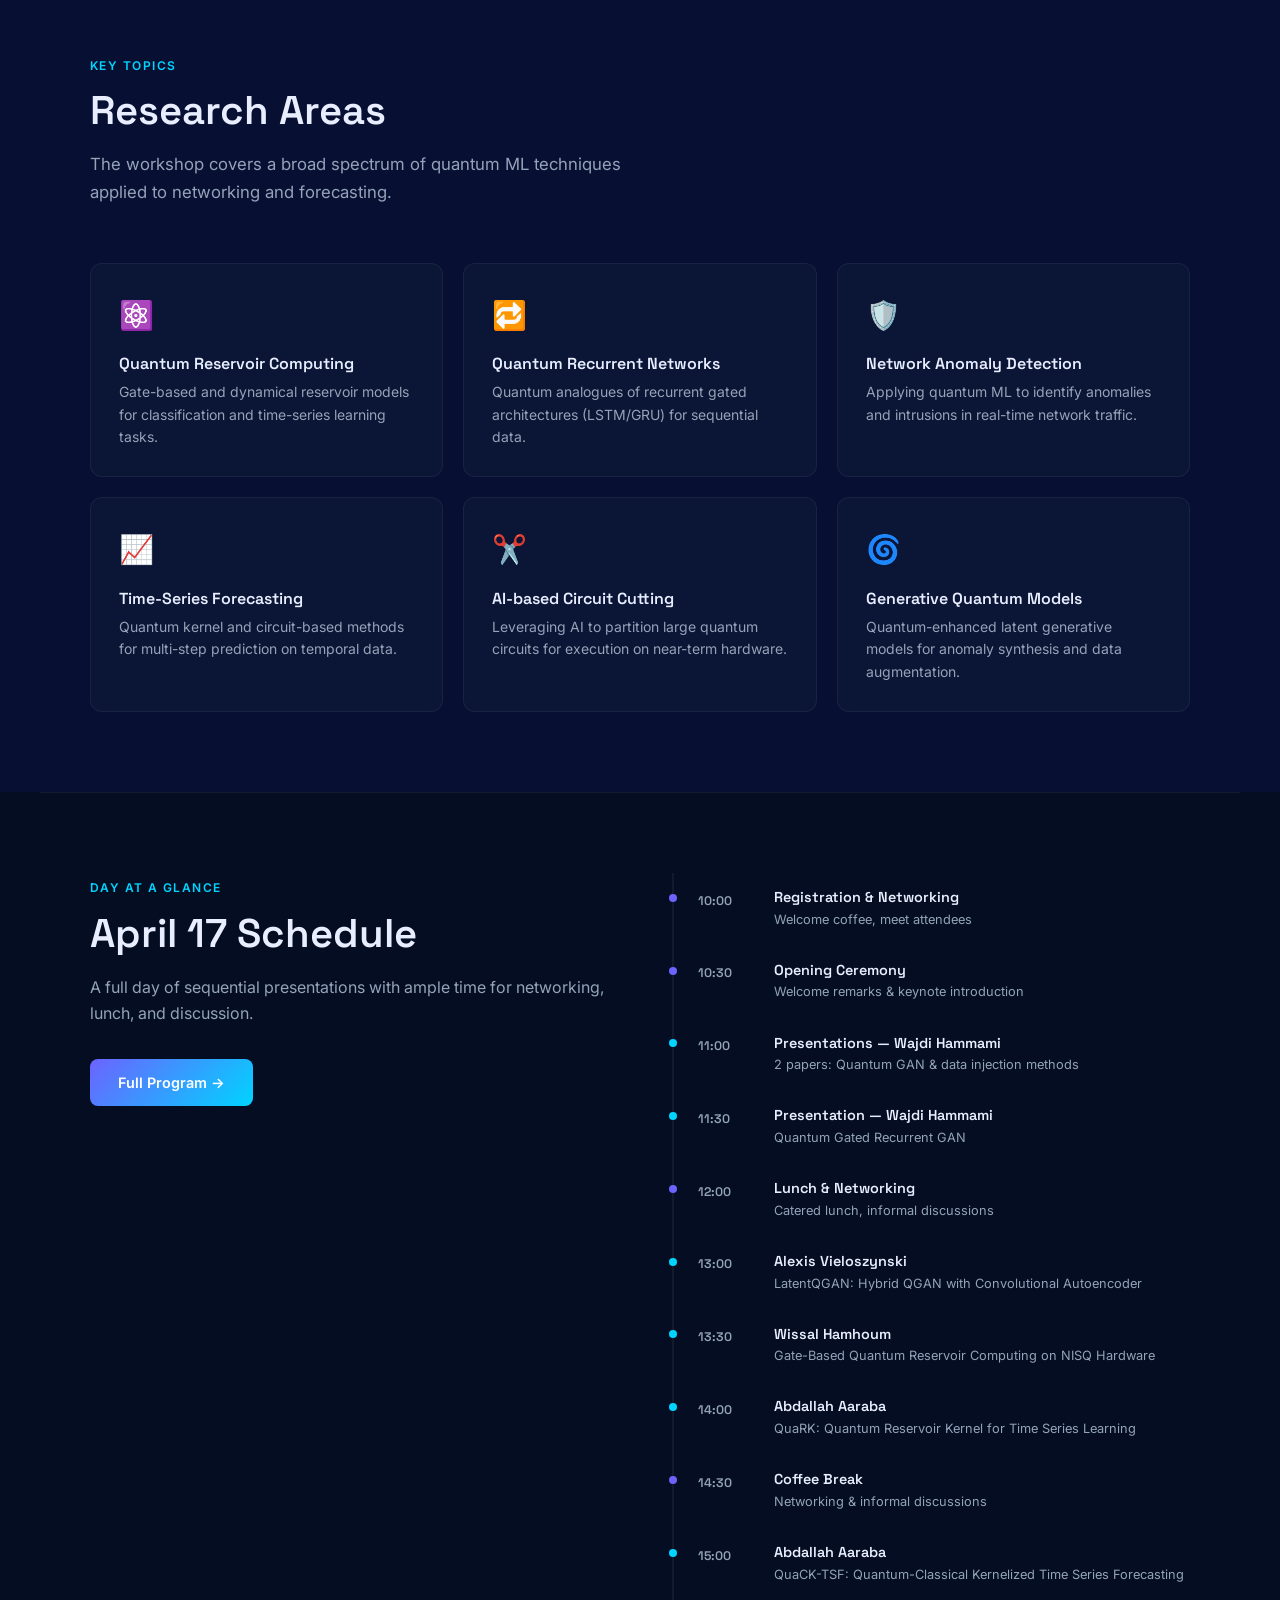
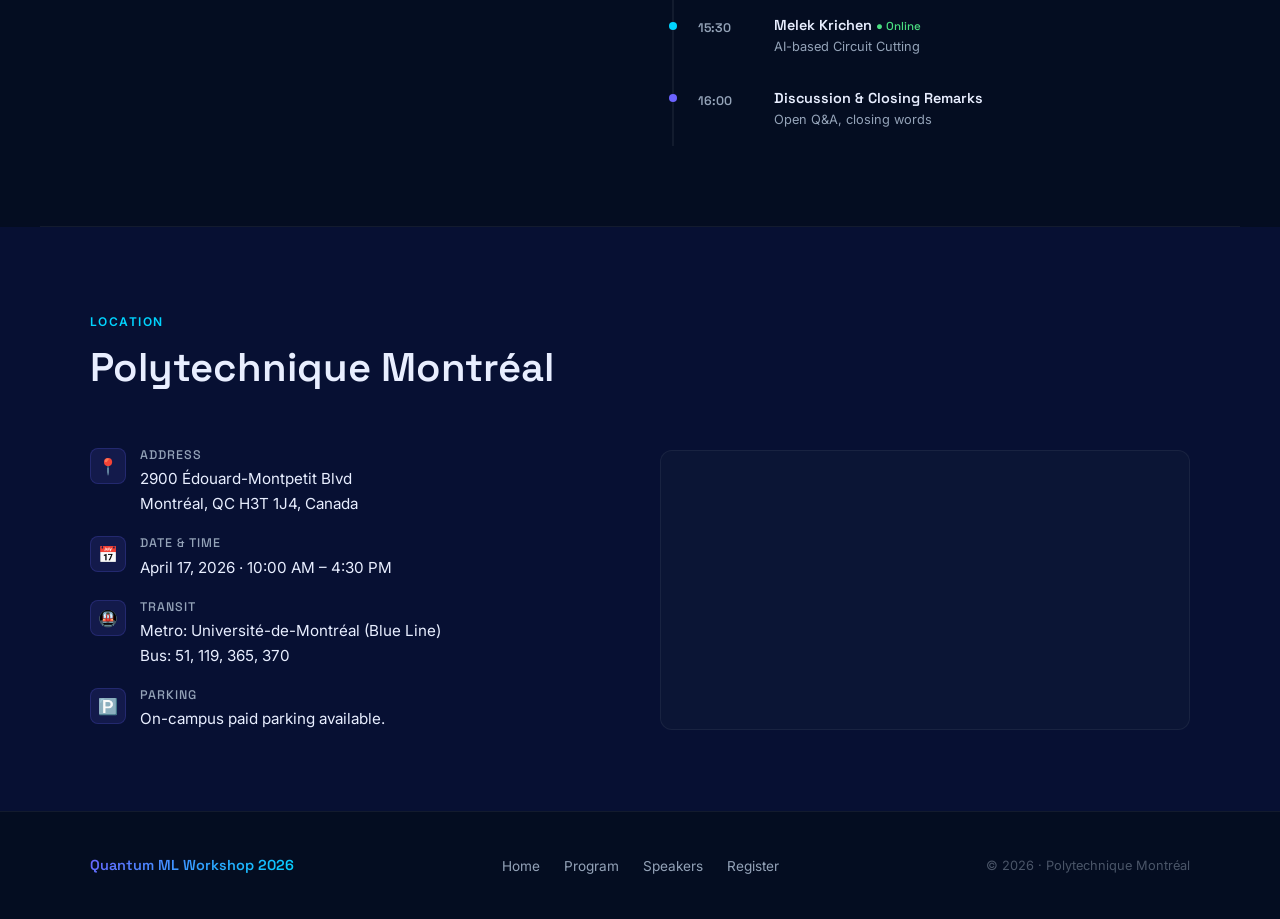
==== commit 4f68c273: "Fix home page: correct stats and expand timeline - Replace '2 Parallel Tracks' with '6 Speakers' in " ====
--- a/index.html
+++ b/index.html
@@ -311,12 +311,12 @@
 
         <div class="stats-bar" style="margin:0;">
           <div class="stat-item">
+            <span class="countdown-num" style="font-size:2.25rem;">7</span>
+            <span class="stat-label">Presentations</span>
+          </div>
+          <div class="stat-item">
             <span class="countdown-num" style="font-size:2.25rem;">6</span>
-            <span class="stat-label">Presentations</span>
-          </div>
-          <div class="stat-item">
-            <span class="countdown-num" style="font-size:2.25rem;">2</span>
-            <span class="stat-label">Parallel Tracks</span>
+            <span class="stat-label">Speakers</span>
           </div>
           <div class="stat-item">
             <span class="countdown-num" style="font-size:2.25rem;">1</span>
@@ -433,8 +433,22 @@
           <div class="timeline-item highlight">
             <div class="timeline-time">13:00</div>
             <div class="timeline-content">
-              <h4>Presentations — Alexis, Wissal, Abdallah</h4>
-              <p>LatentQGAN · Reservoir QRC · QuaRK</p>
+              <h4>Alexis Vieloszynski</h4>
+              <p>LatentQGAN: Hybrid QGAN with Convolutional Autoencoder</p>
+            </div>
+          </div>
+          <div class="timeline-item highlight">
+            <div class="timeline-time">13:30</div>
+            <div class="timeline-content">
+              <h4>Wissal Hamhoum</h4>
+              <p>Gate-Based Quantum Reservoir Computing on NISQ Hardware</p>
+            </div>
+          </div>
+          <div class="timeline-item highlight">
+            <div class="timeline-time">14:00</div>
+            <div class="timeline-content">
+              <h4>Abdallah Aaraba</h4>
+              <p>QuaRK: Quantum Reservoir Kernel for Time Series Learning</p>
             </div>
           </div>
           <div class="timeline-item">
@@ -447,8 +461,15 @@
           <div class="timeline-item highlight">
             <div class="timeline-time">15:00</div>
             <div class="timeline-content">
-              <h4>Presentations — Abdallah, Melek</h4>
-              <p>QuaCK-TSF · AI-based Circuit Cutting</p>
+              <h4>Abdallah Aaraba</h4>
+              <p>QuaCK-TSF: Quantum-Classical Kernelized Time Series Forecasting</p>
+            </div>
+          </div>
+          <div class="timeline-item highlight">
+            <div class="timeline-time">15:30</div>
+            <div class="timeline-content">
+              <h4>Melek Krichen <span style="font-size:0.72rem;color:#4ade80;font-weight:500;">● Online</span></h4>
+              <p>AI-based Circuit Cutting</p>
             </div>
           </div>
           <div class="timeline-item">
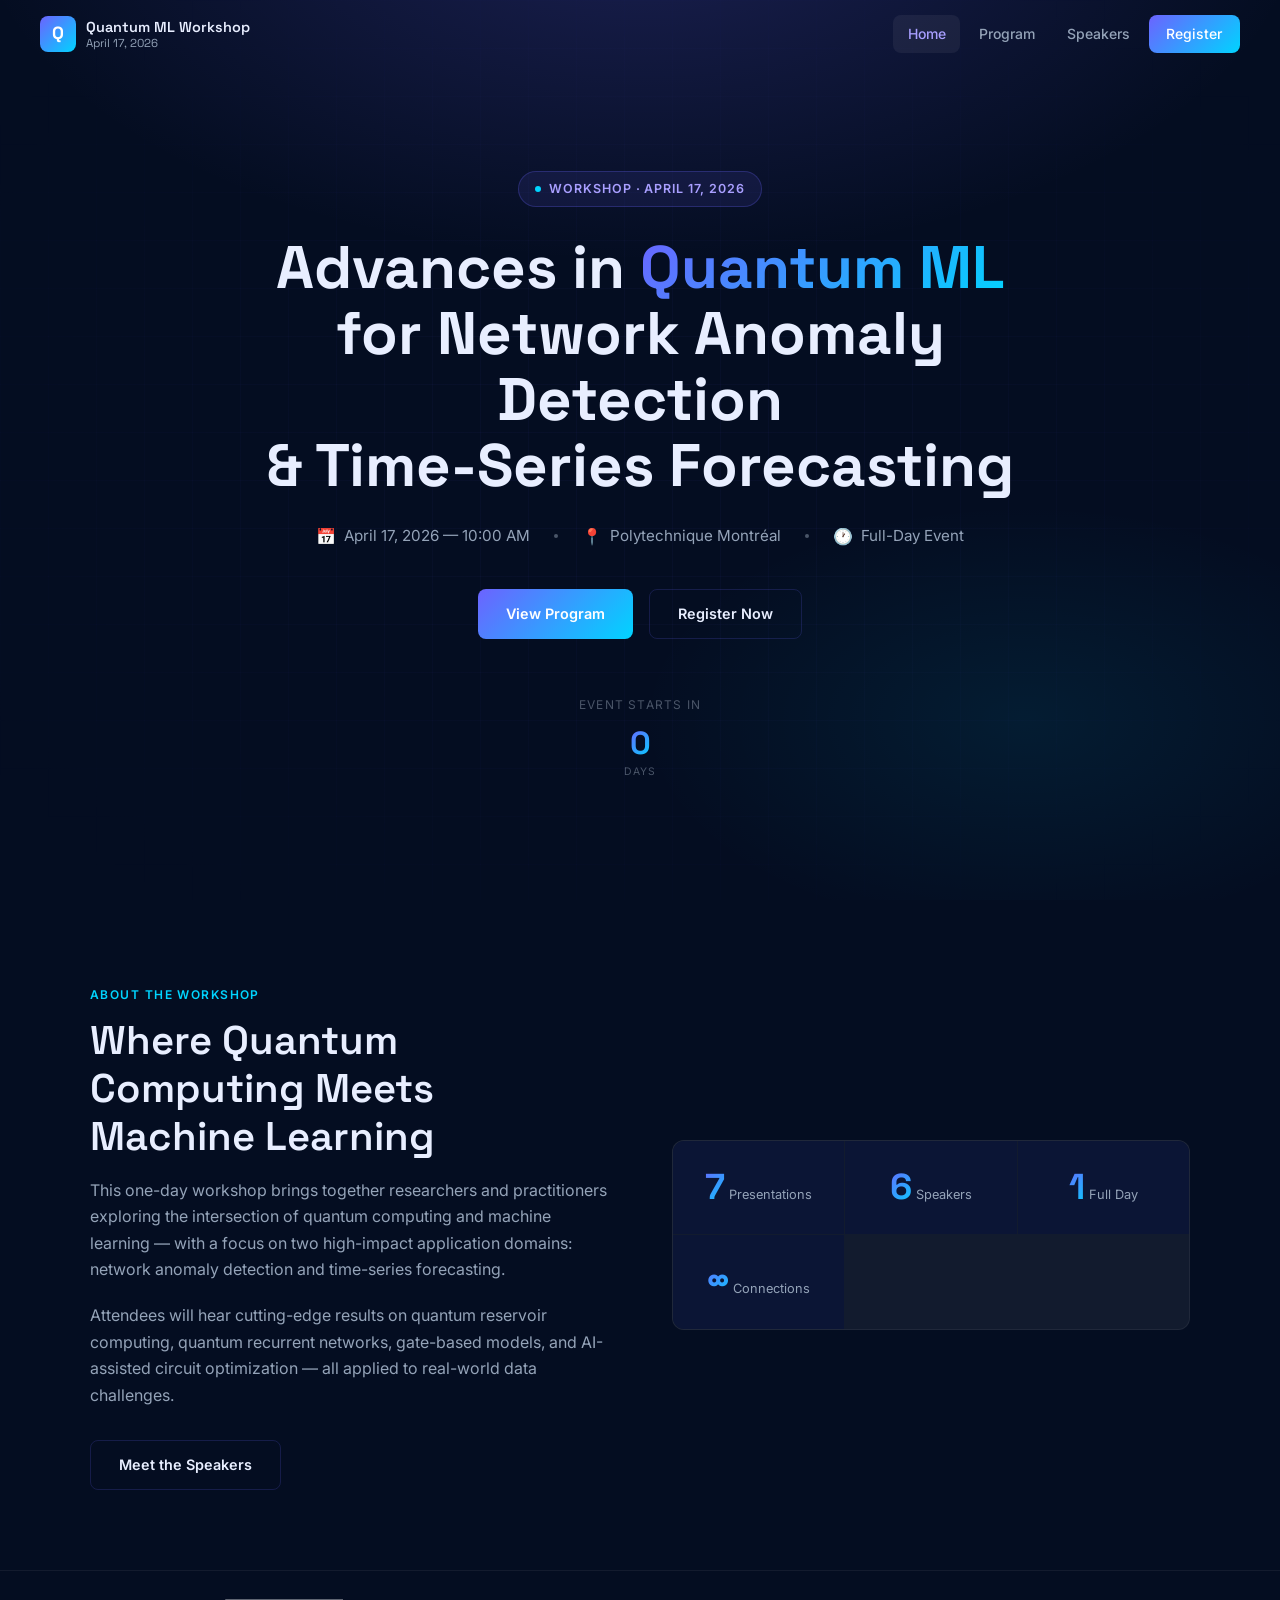
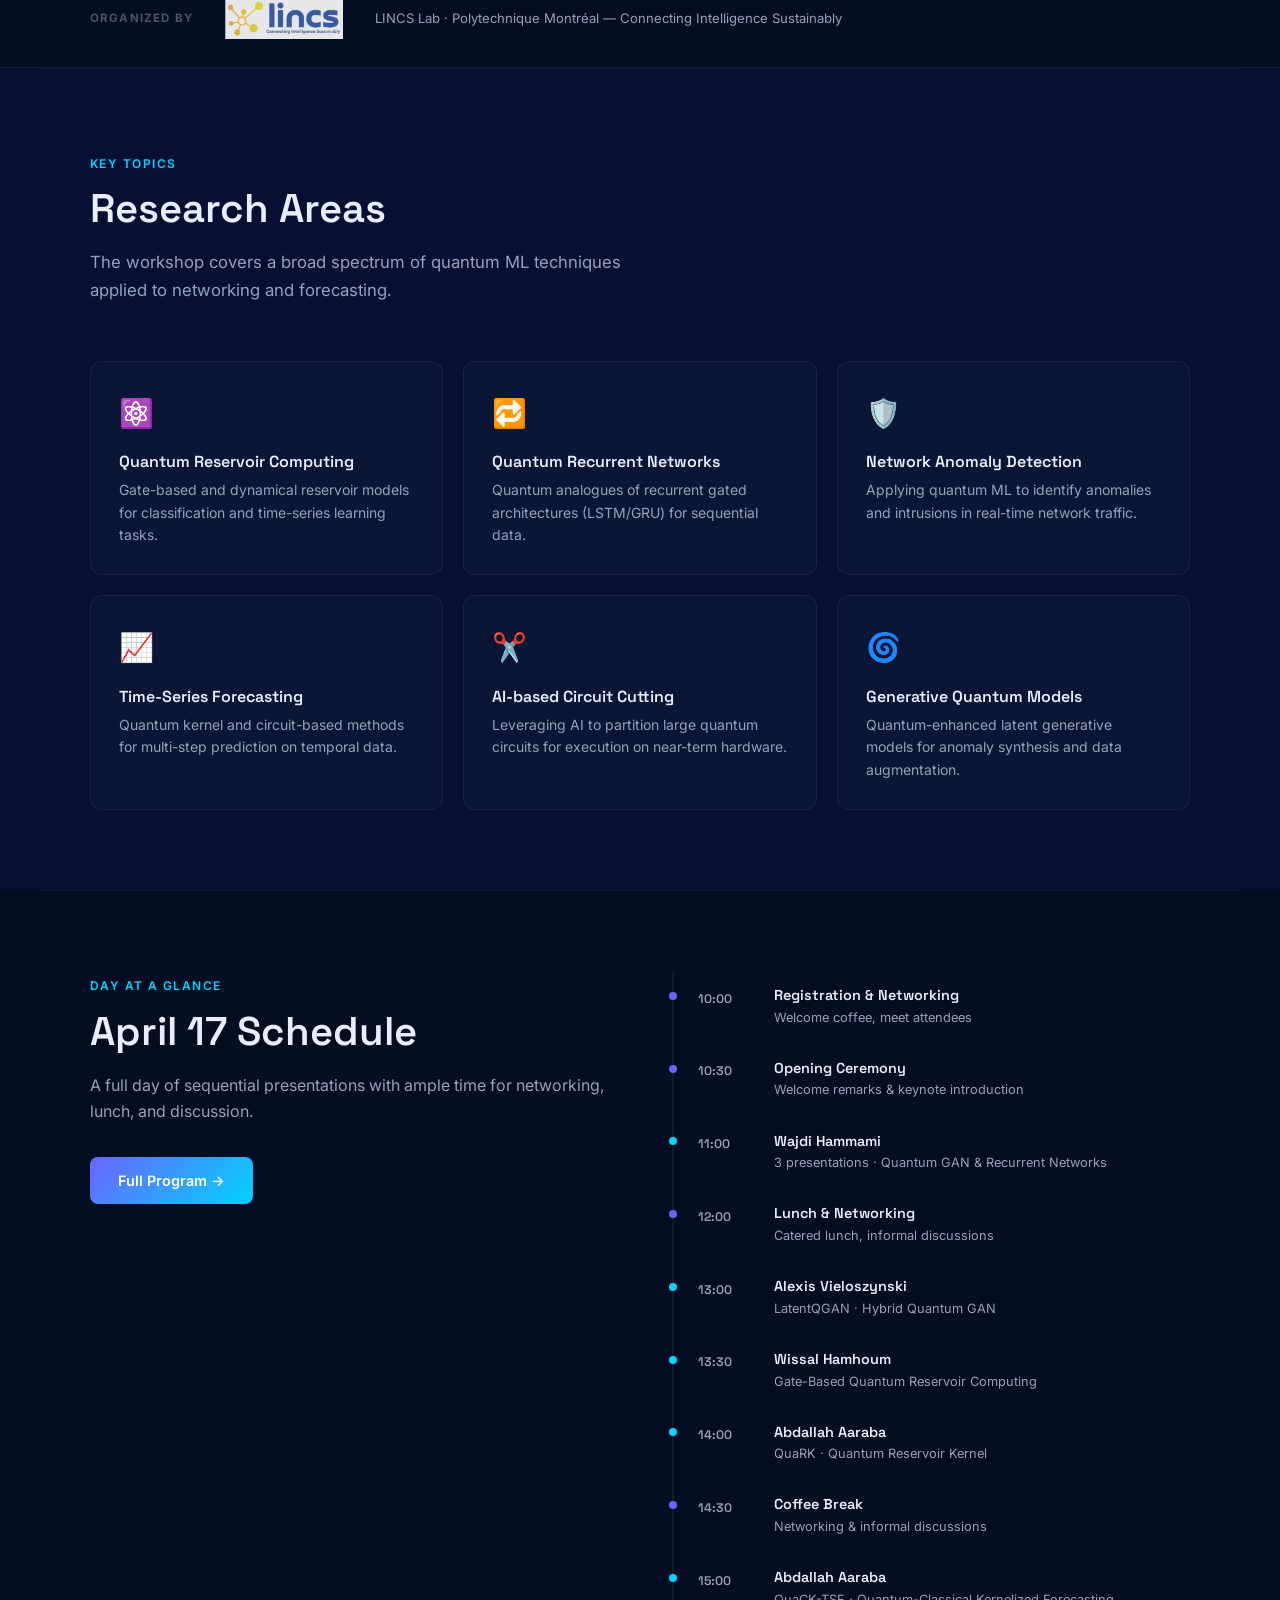
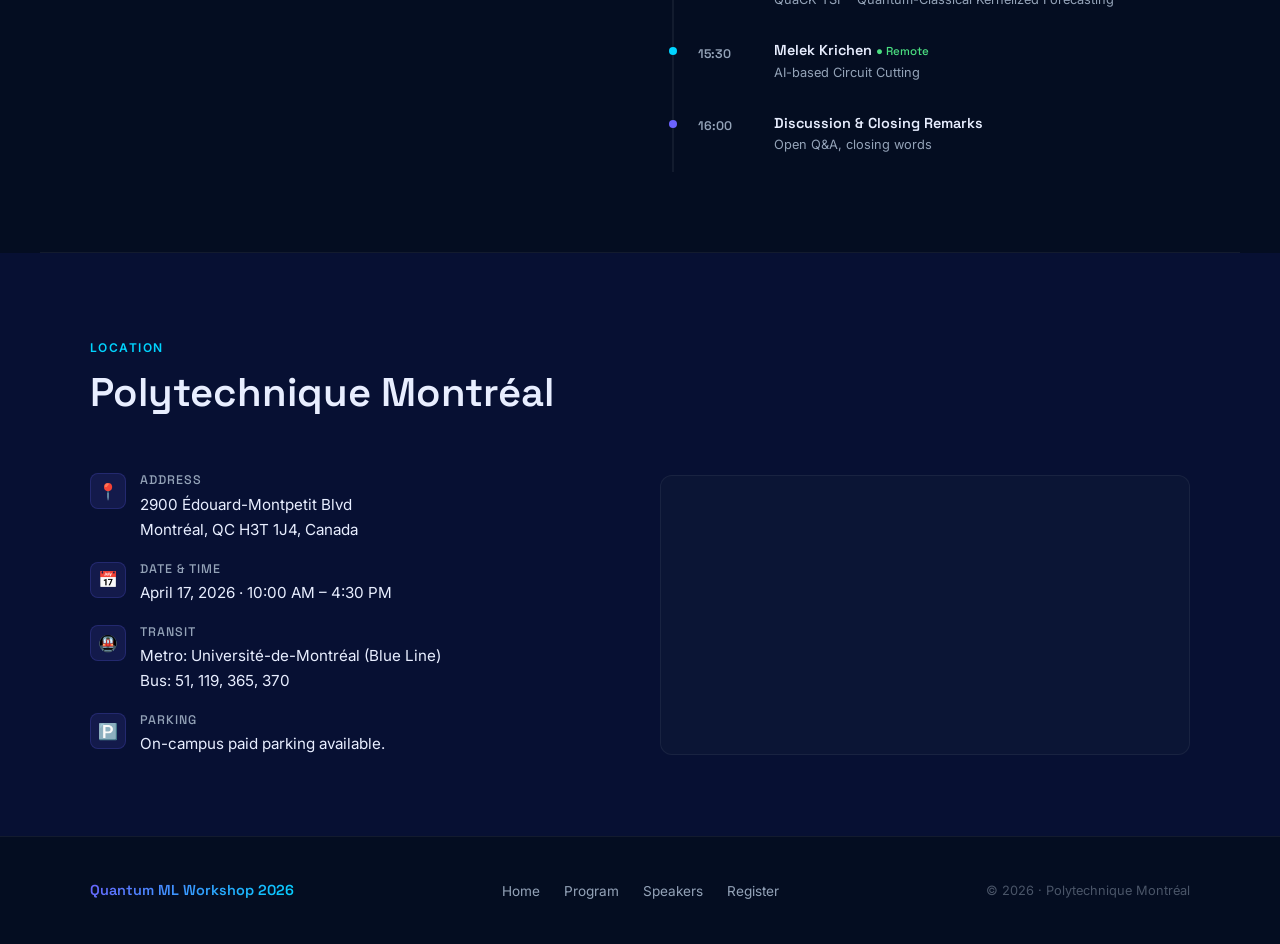
==== commit 62ad1c02: "Add LINCS logo, fix timeline consistency and remote label - Add LINCS lab logo as 'Organized by' bar" ====
--- a/index.html
+++ b/index.html
@@ -324,12 +324,26 @@
           </div>
           <div class="stat-item">
             <span class="countdown-num" style="font-size:2.25rem;">∞</span>
-            <span class="stat-label">Networking</span>
+            <span class="stat-label">Connections</span>
           </div>
         </div>
       </div>
     </div>
   </section>
+
+  <!-- Organized by -->
+  <div style="border-top:1px solid var(--border-light); border-bottom:1px solid var(--border-light); padding: 1.75rem 2.5rem;">
+    <div style="max-width:1100px; margin:0 auto; display:flex; align-items:center; gap:2rem; flex-wrap:wrap;">
+      <span style="font-size:0.72rem; font-weight:700; letter-spacing:0.1em; text-transform:uppercase; color:var(--text-muted); white-space:nowrap;">Organized by</span>
+      <a href="https://lincs.polymtl.ca" target="_blank" rel="noopener">
+        <img src="images/Color-logo-with-background-2-scaled-210x71.png"
+             alt="LINCS Lab — Polytechnique Montréal"
+             style="height:40px; width:auto; opacity:0.9; transition:opacity 0.2s;"
+             onmouseover="this.style.opacity='1'" onmouseout="this.style.opacity='0.9'" />
+      </a>
+      <span style="font-size:0.82rem; color:var(--text-2);">LINCS Lab · Polytechnique Montréal &mdash; Connecting Intelligence Sustainably</span>
+    </div>
+  </div>
 
   <div class="divider"></div>
 
@@ -412,15 +426,8 @@
           <div class="timeline-item highlight">
             <div class="timeline-time">11:00</div>
             <div class="timeline-content">
-              <h4>Presentations — Wajdi Hammami</h4>
-              <p>2 papers: Quantum GAN &amp; data injection methods</p>
-            </div>
-          </div>
-          <div class="timeline-item highlight">
-            <div class="timeline-time">11:30</div>
-            <div class="timeline-content">
-              <h4>Presentation — Wajdi Hammami</h4>
-              <p>Quantum Gated Recurrent GAN</p>
+              <h4>Wajdi Hammami</h4>
+              <p>3 presentations · Quantum GAN &amp; Recurrent Networks</p>
             </div>
           </div>
           <div class="timeline-item">
@@ -434,21 +441,21 @@
             <div class="timeline-time">13:00</div>
             <div class="timeline-content">
               <h4>Alexis Vieloszynski</h4>
-              <p>LatentQGAN: Hybrid QGAN with Convolutional Autoencoder</p>
+              <p>LatentQGAN · Hybrid Quantum GAN</p>
             </div>
           </div>
           <div class="timeline-item highlight">
             <div class="timeline-time">13:30</div>
             <div class="timeline-content">
               <h4>Wissal Hamhoum</h4>
-              <p>Gate-Based Quantum Reservoir Computing on NISQ Hardware</p>
+              <p>Gate-Based Quantum Reservoir Computing</p>
             </div>
           </div>
           <div class="timeline-item highlight">
             <div class="timeline-time">14:00</div>
             <div class="timeline-content">
               <h4>Abdallah Aaraba</h4>
-              <p>QuaRK: Quantum Reservoir Kernel for Time Series Learning</p>
+              <p>QuaRK · Quantum Reservoir Kernel</p>
             </div>
           </div>
           <div class="timeline-item">
@@ -462,13 +469,13 @@
             <div class="timeline-time">15:00</div>
             <div class="timeline-content">
               <h4>Abdallah Aaraba</h4>
-              <p>QuaCK-TSF: Quantum-Classical Kernelized Time Series Forecasting</p>
+              <p>QuaCK-TSF · Quantum-Classical Kernelized Forecasting</p>
             </div>
           </div>
           <div class="timeline-item highlight">
             <div class="timeline-time">15:30</div>
             <div class="timeline-content">
-              <h4>Melek Krichen <span style="font-size:0.72rem;color:#4ade80;font-weight:500;">● Online</span></h4>
+              <h4>Melek Krichen <span style="font-size:0.72rem;color:#4ade80;font-weight:500;">● Remote</span></h4>
               <p>AI-based Circuit Cutting</p>
             </div>
           </div>
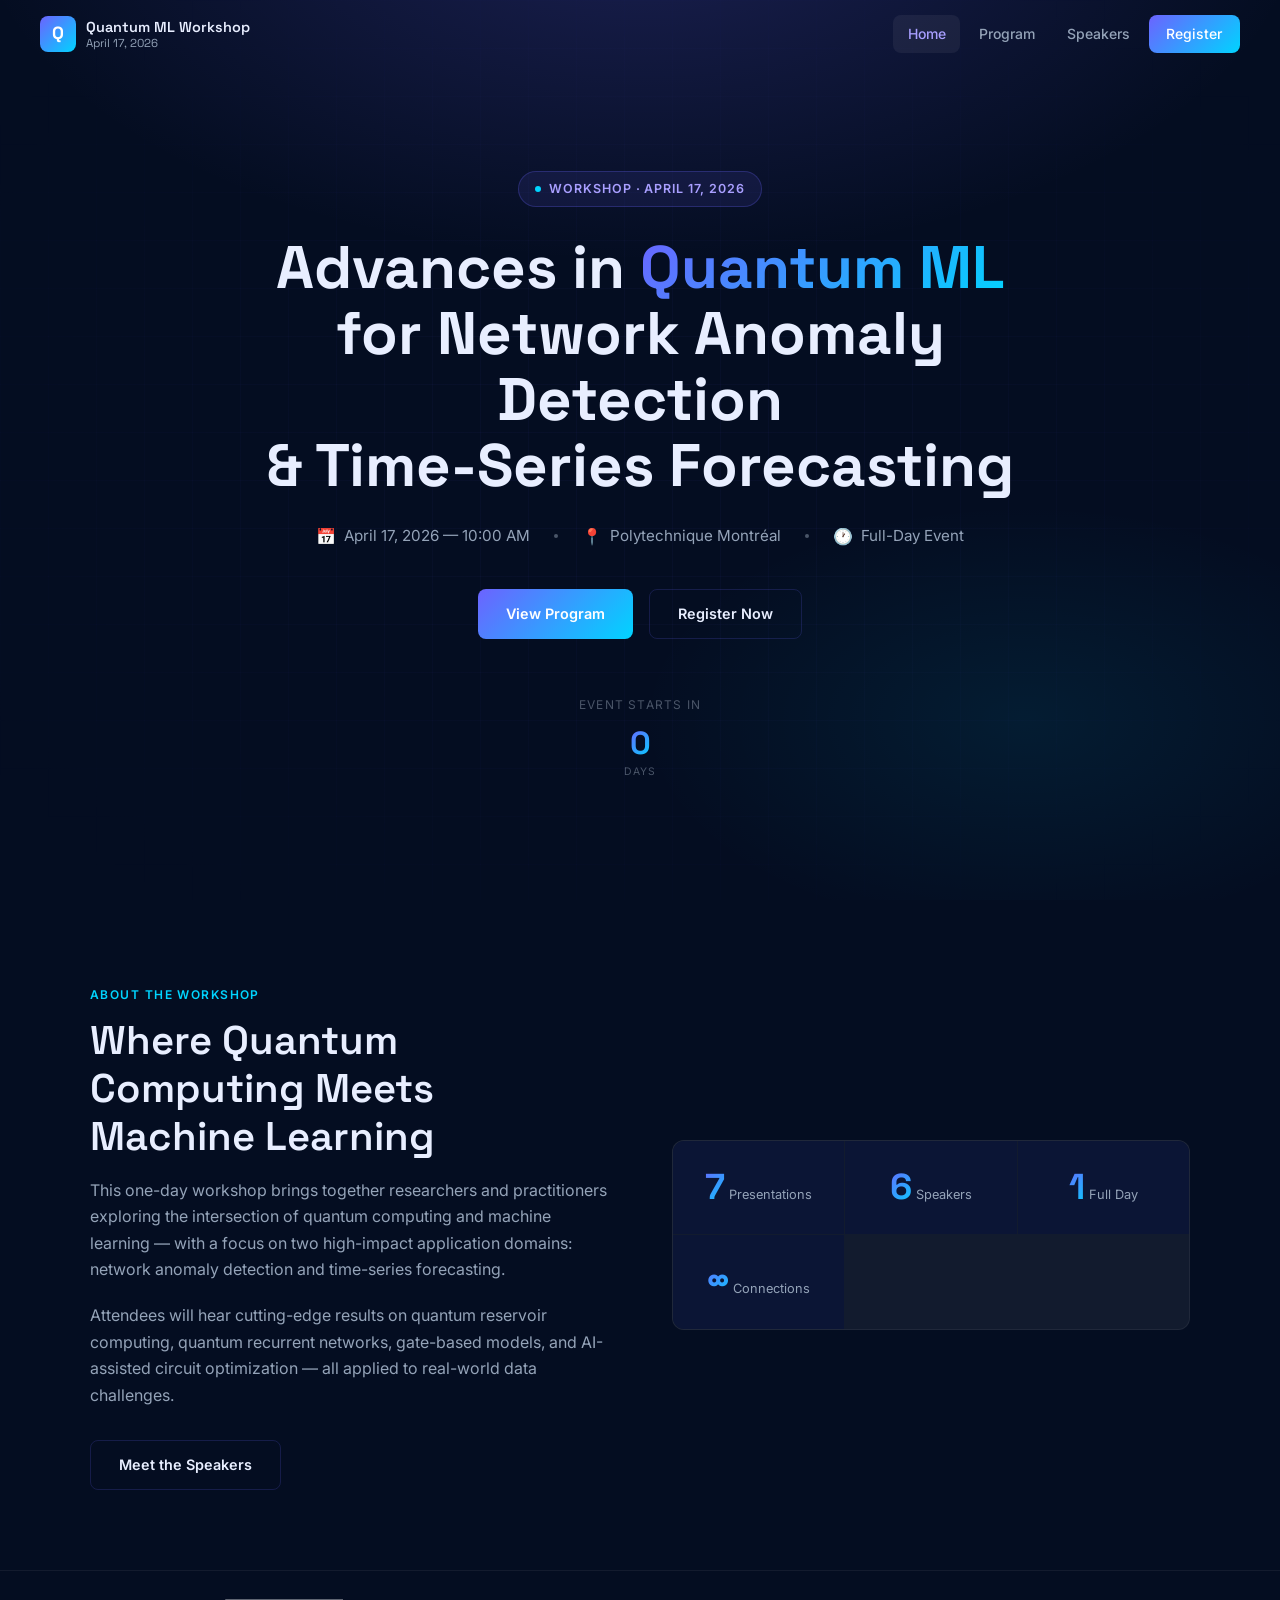
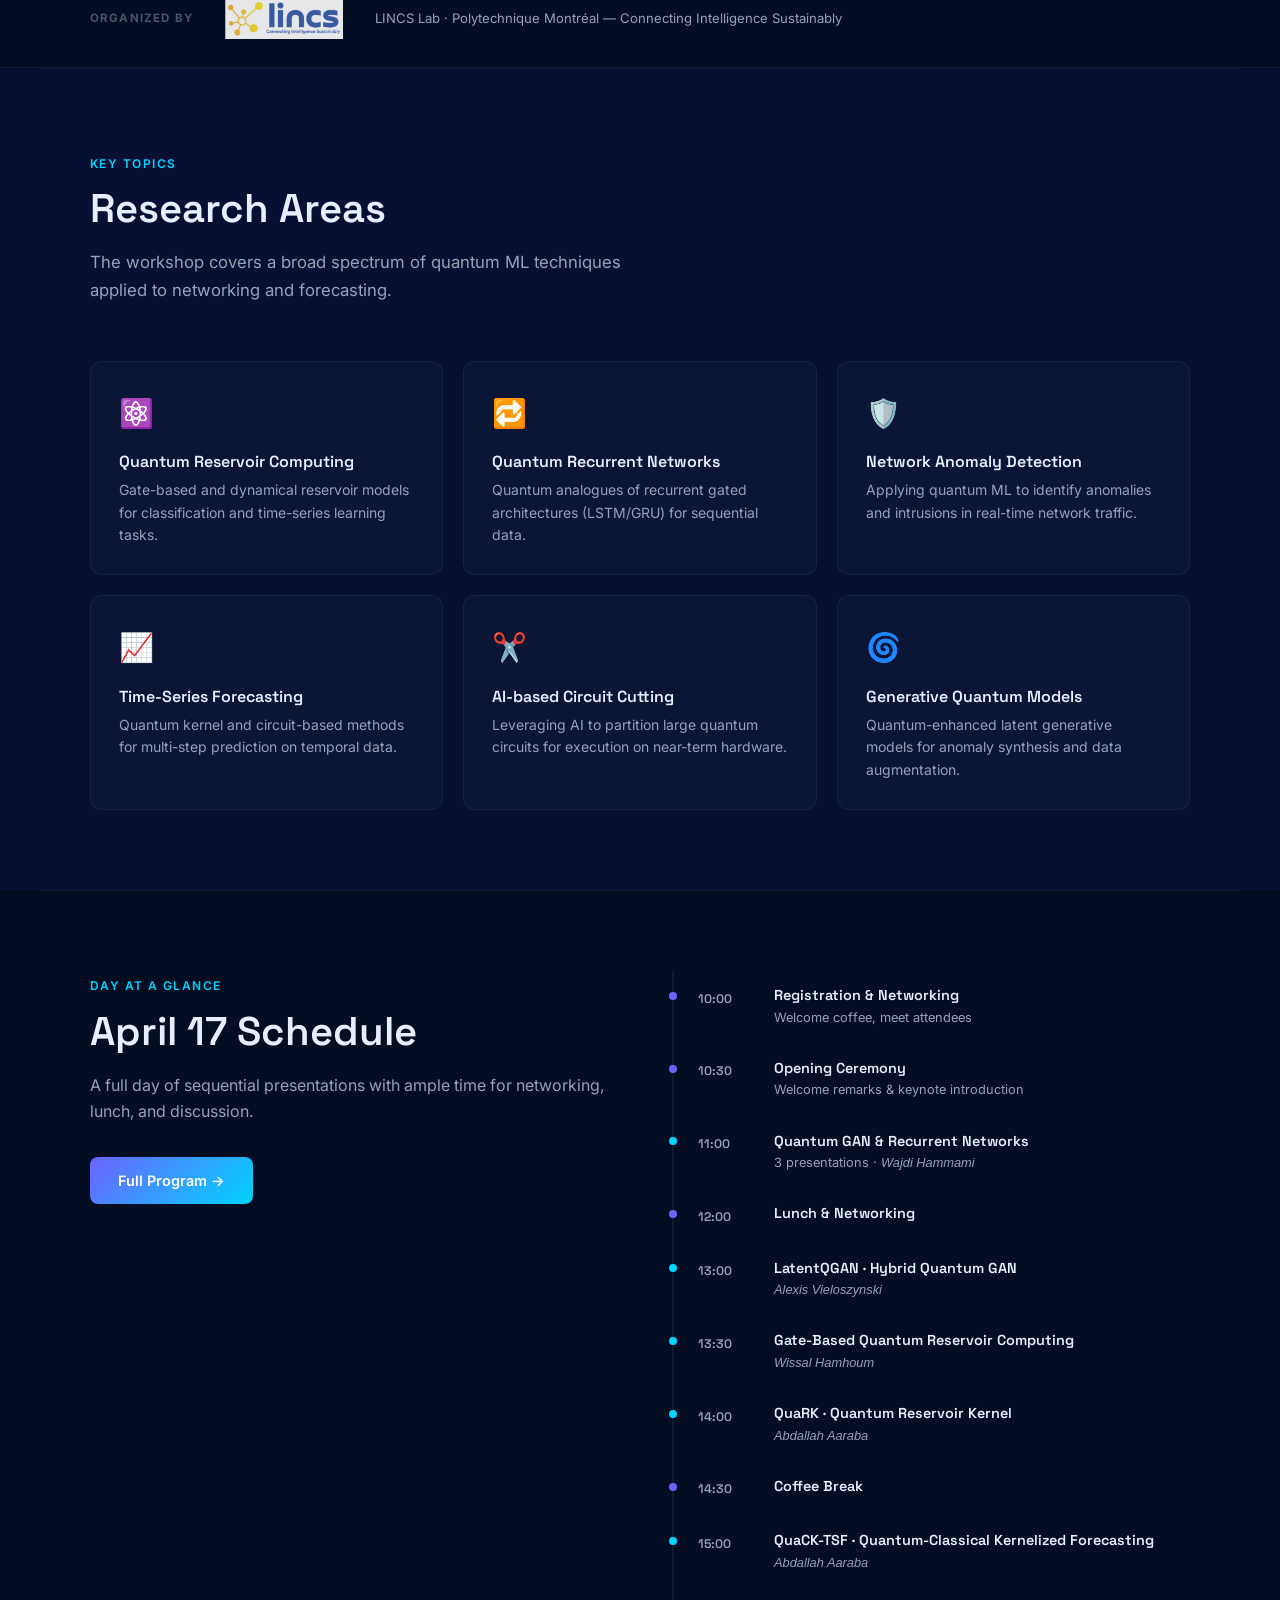
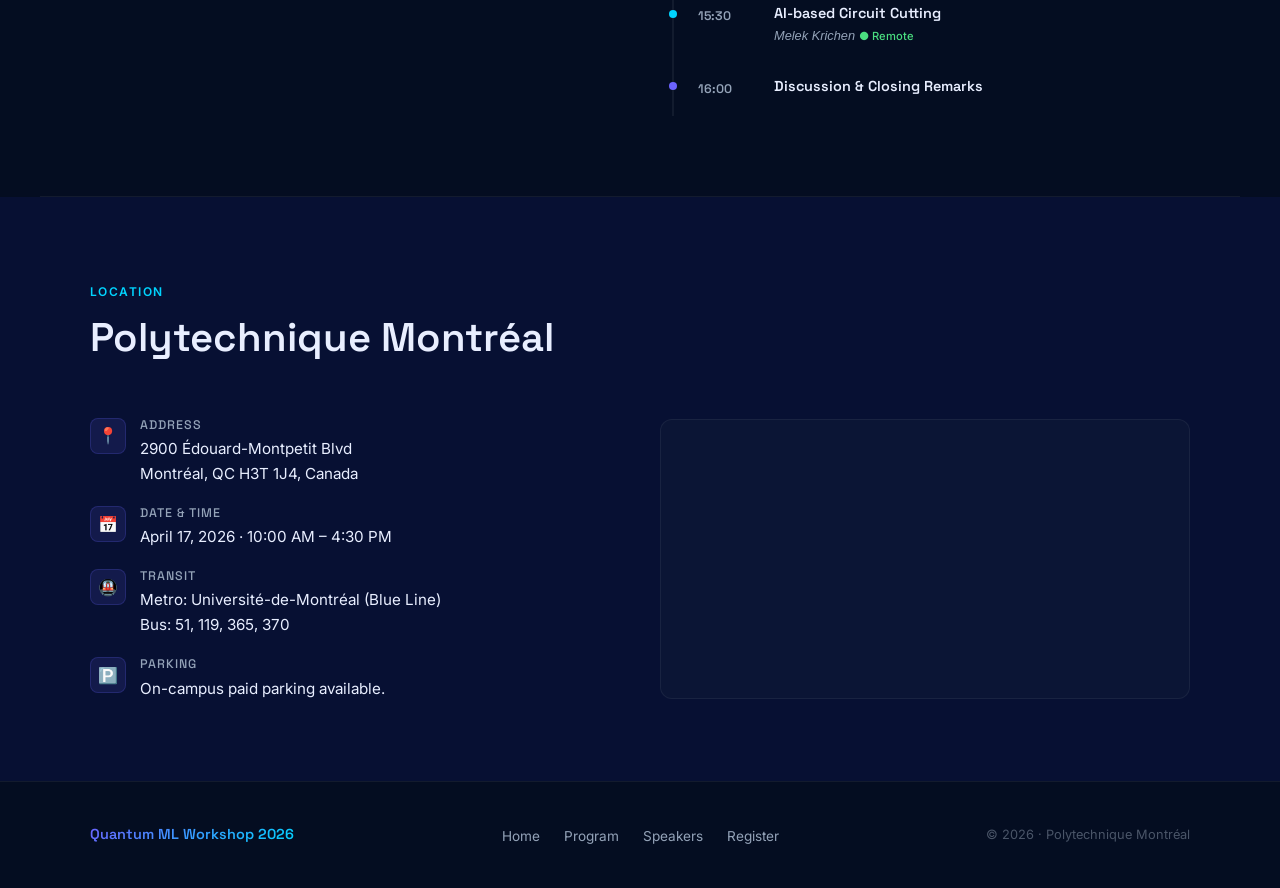
==== commit a8d22ebc: "Fix timeline order and registration inclusions - Timeline: show topic/title first, presenter name be" ====
--- a/index.html
+++ b/index.html
@@ -426,64 +426,61 @@
           <div class="timeline-item highlight">
             <div class="timeline-time">11:00</div>
             <div class="timeline-content">
-              <h4>Wajdi Hammami</h4>
-              <p>3 presentations · Quantum GAN &amp; Recurrent Networks</p>
+              <h4>Quantum GAN &amp; Recurrent Networks</h4>
+              <p>3 presentations · <em>Wajdi Hammami</em></p>
             </div>
           </div>
           <div class="timeline-item">
             <div class="timeline-time">12:00</div>
             <div class="timeline-content">
               <h4>Lunch &amp; Networking</h4>
-              <p>Catered lunch, informal discussions</p>
             </div>
           </div>
           <div class="timeline-item highlight">
             <div class="timeline-time">13:00</div>
             <div class="timeline-content">
-              <h4>Alexis Vieloszynski</h4>
-              <p>LatentQGAN · Hybrid Quantum GAN</p>
+              <h4>LatentQGAN · Hybrid Quantum GAN</h4>
+              <p><em>Alexis Vieloszynski</em></p>
             </div>
           </div>
           <div class="timeline-item highlight">
             <div class="timeline-time">13:30</div>
             <div class="timeline-content">
-              <h4>Wissal Hamhoum</h4>
-              <p>Gate-Based Quantum Reservoir Computing</p>
+              <h4>Gate-Based Quantum Reservoir Computing</h4>
+              <p><em>Wissal Hamhoum</em></p>
             </div>
           </div>
           <div class="timeline-item highlight">
             <div class="timeline-time">14:00</div>
             <div class="timeline-content">
-              <h4>Abdallah Aaraba</h4>
-              <p>QuaRK · Quantum Reservoir Kernel</p>
+              <h4>QuaRK · Quantum Reservoir Kernel</h4>
+              <p><em>Abdallah Aaraba</em></p>
             </div>
           </div>
           <div class="timeline-item">
             <div class="timeline-time">14:30</div>
             <div class="timeline-content">
               <h4>Coffee Break</h4>
-              <p>Networking &amp; informal discussions</p>
             </div>
           </div>
           <div class="timeline-item highlight">
             <div class="timeline-time">15:00</div>
             <div class="timeline-content">
-              <h4>Abdallah Aaraba</h4>
-              <p>QuaCK-TSF · Quantum-Classical Kernelized Forecasting</p>
+              <h4>QuaCK-TSF · Quantum-Classical Kernelized Forecasting</h4>
+              <p><em>Abdallah Aaraba</em></p>
             </div>
           </div>
           <div class="timeline-item highlight">
             <div class="timeline-time">15:30</div>
             <div class="timeline-content">
-              <h4>Melek Krichen <span style="font-size:0.72rem;color:#4ade80;font-weight:500;">● Remote</span></h4>
-              <p>AI-based Circuit Cutting</p>
+              <h4>AI-based Circuit Cutting</h4>
+              <p><em>Melek Krichen</em> <span style="font-size:0.7rem;color:#4ade80;font-weight:500;">● Remote</span></p>
             </div>
           </div>
           <div class="timeline-item">
             <div class="timeline-time">16:00</div>
             <div class="timeline-content">
               <h4>Discussion &amp; Closing Remarks</h4>
-              <p>Open Q&amp;A, closing words</p>
             </div>
           </div>
         </div>
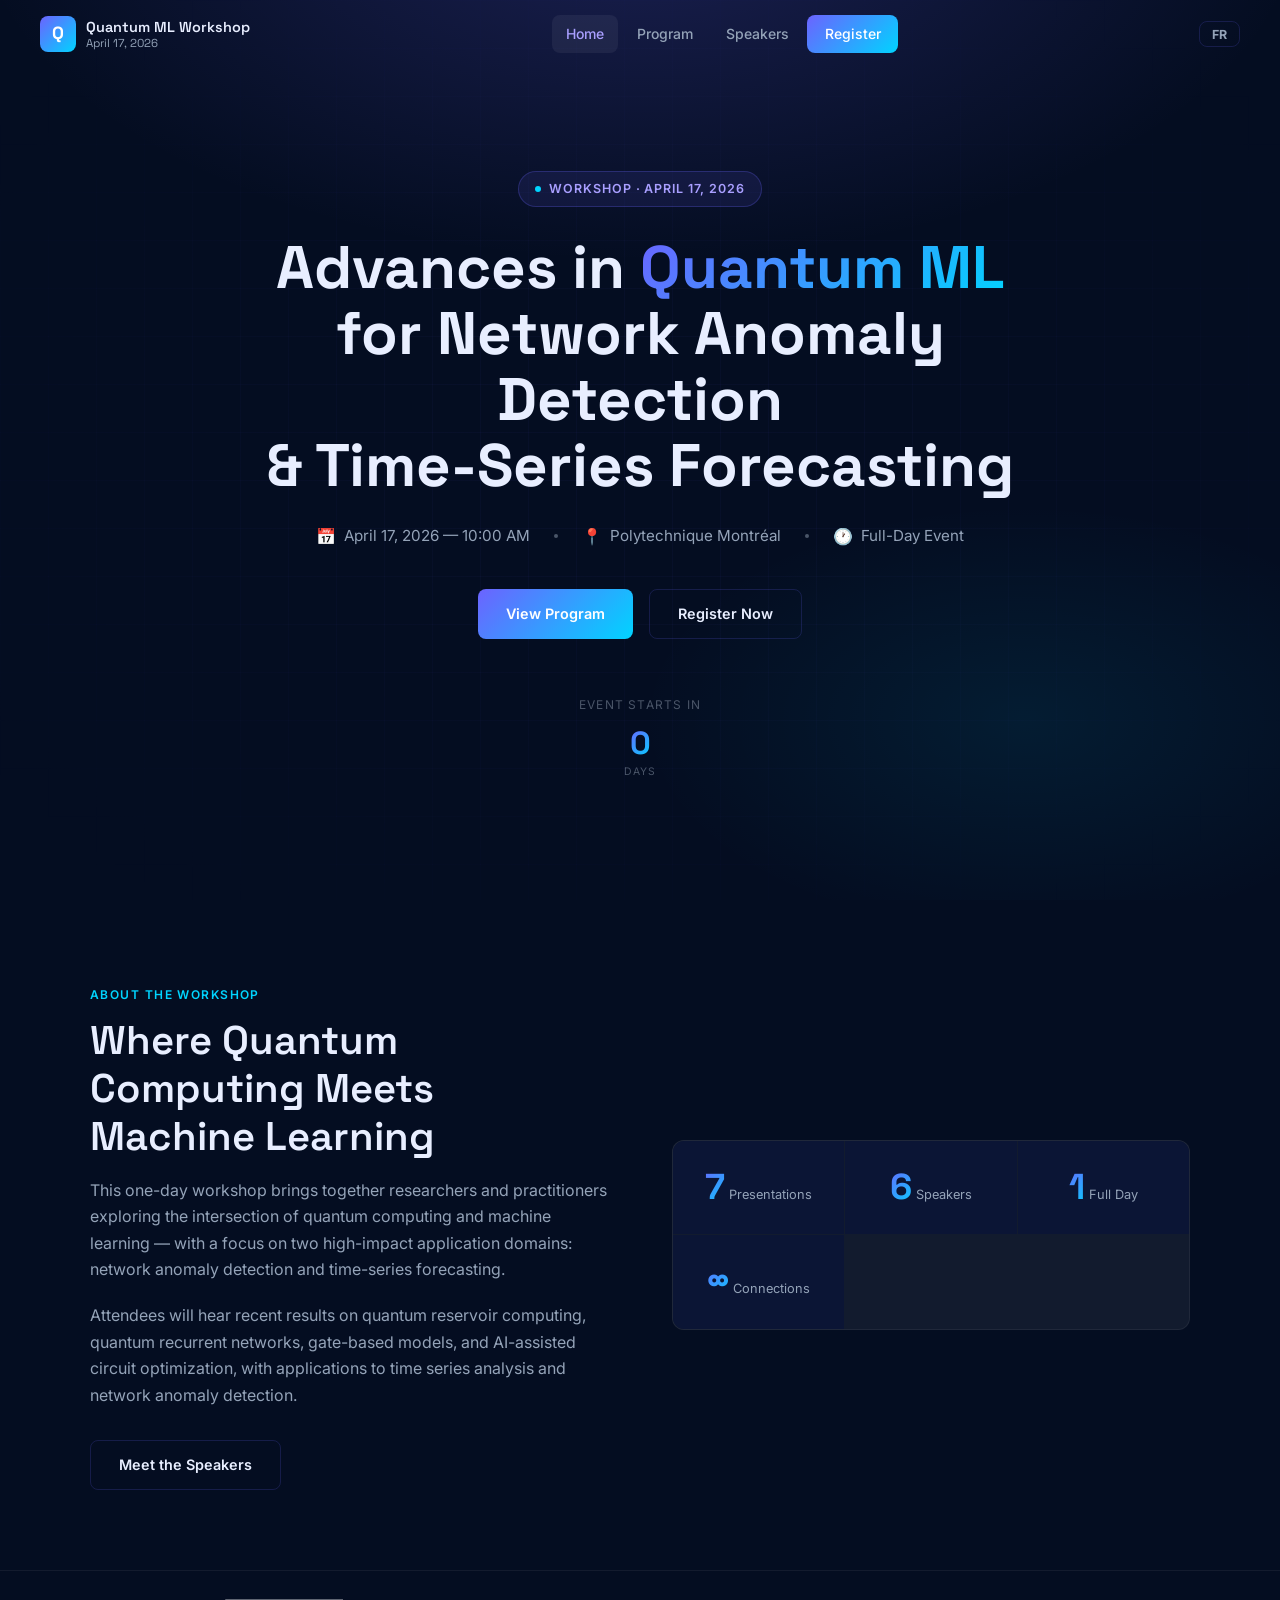
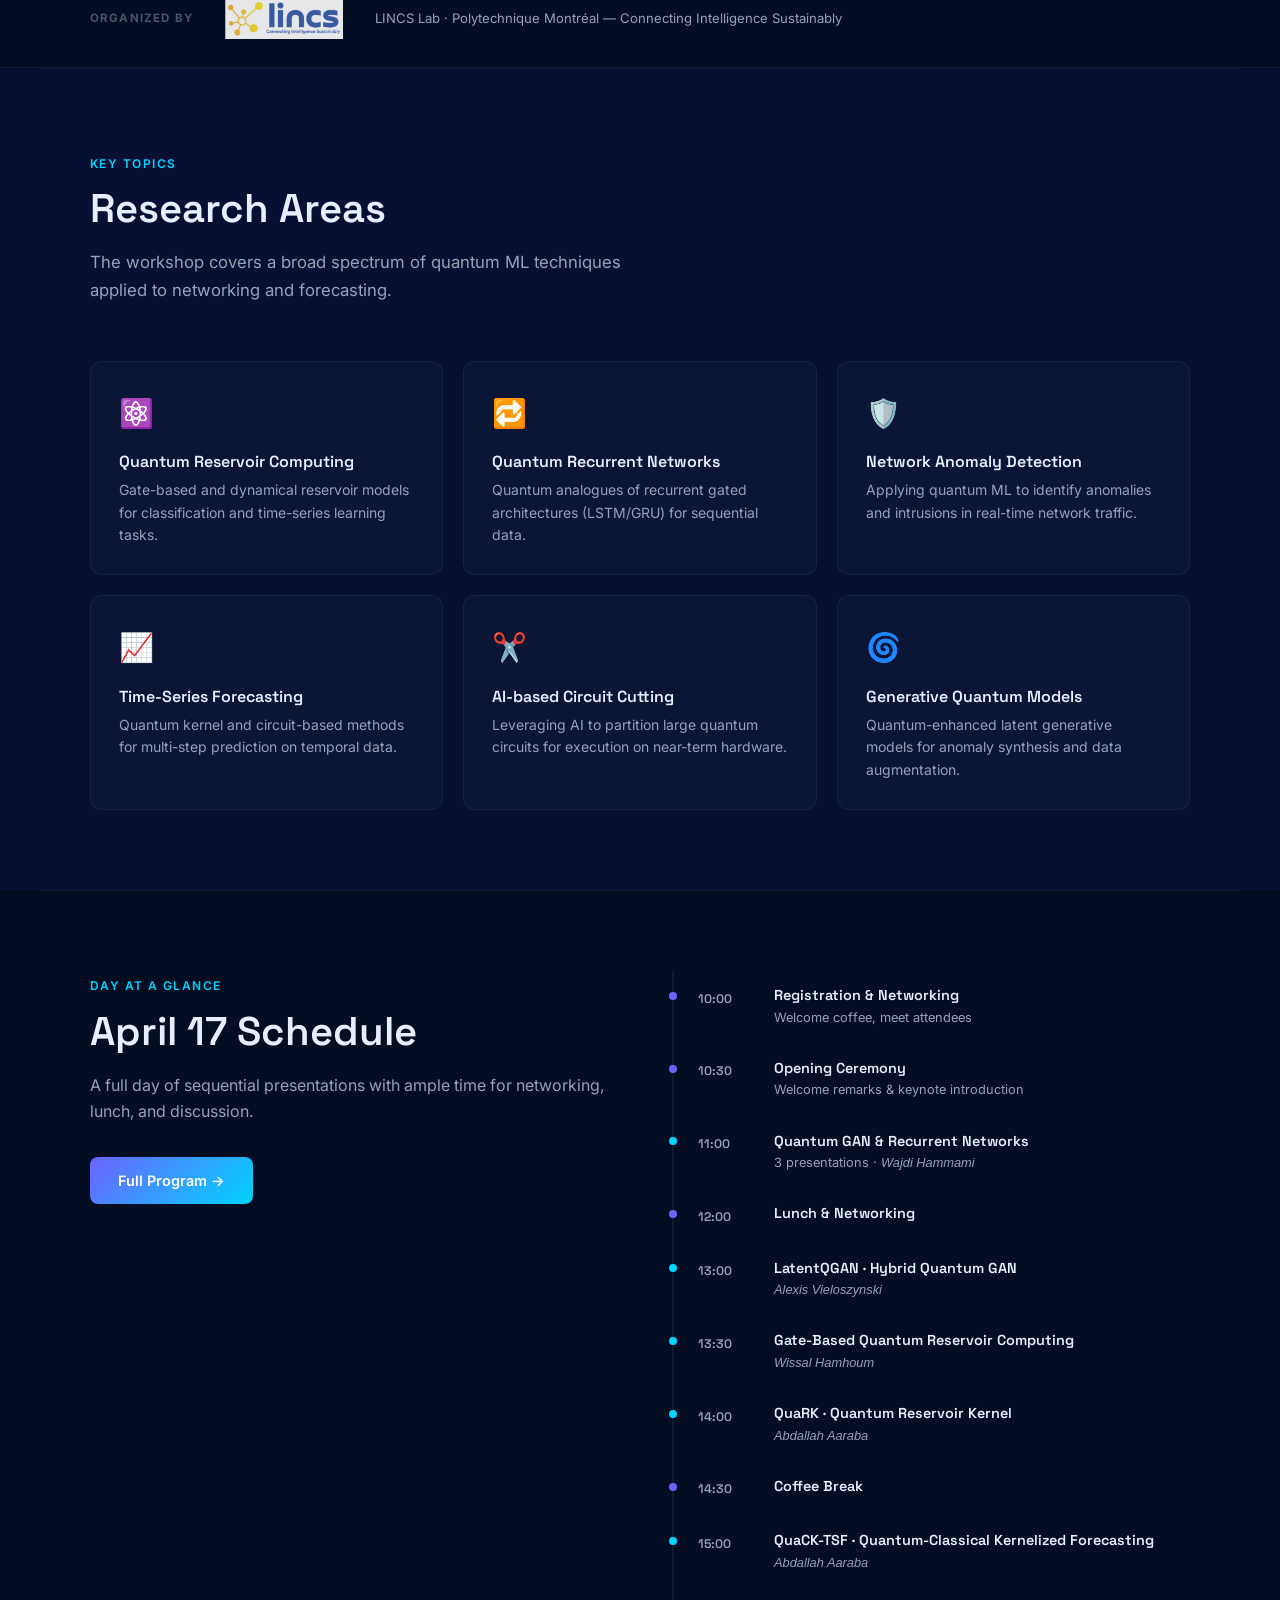
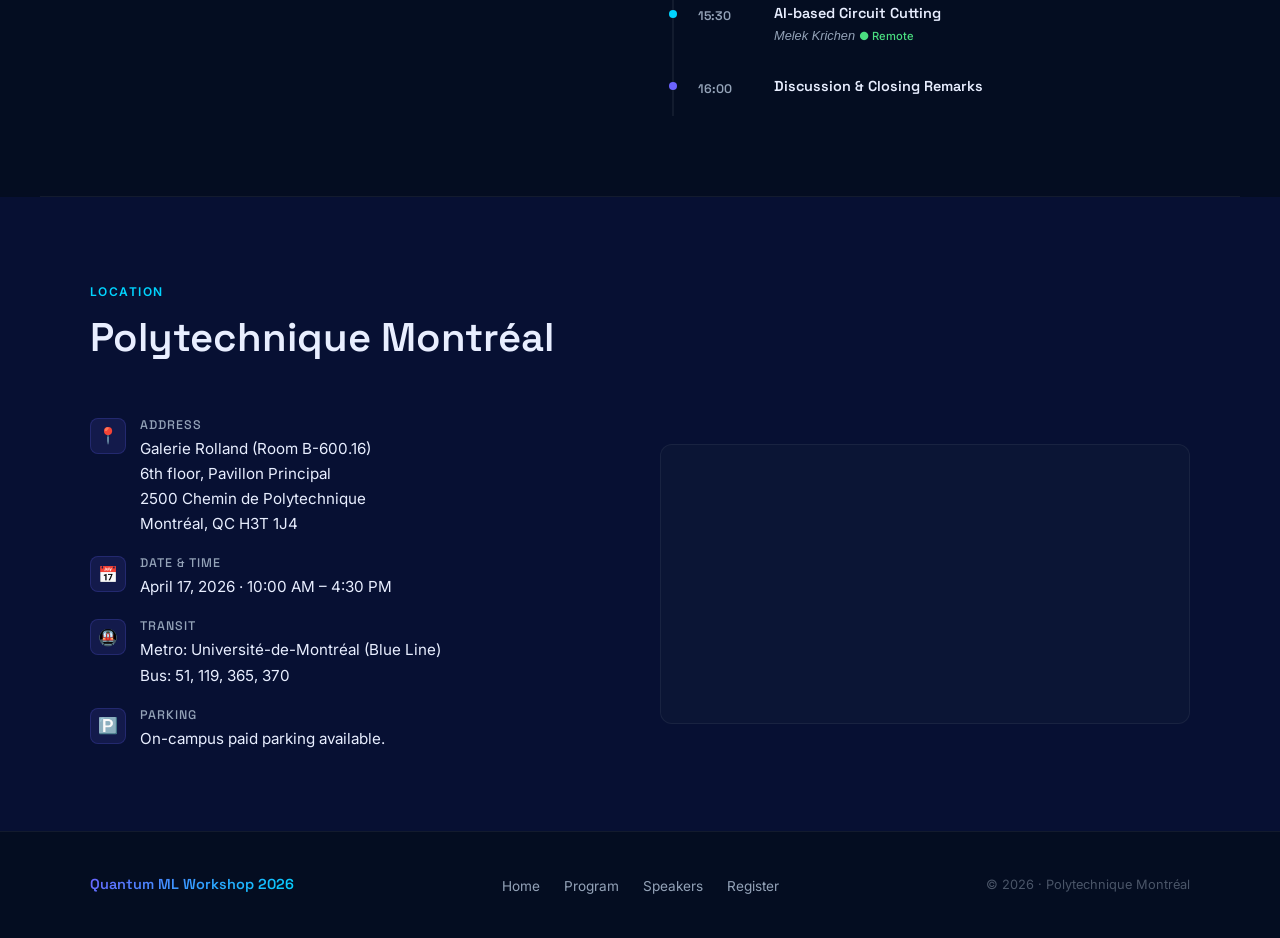
==== commit 15e0022b: "Add EN/FR toggle, fix venue address and speaker affiliations - EN/FR language toggle button in nav (" ====
--- a/index.html
+++ b/index.html
@@ -238,11 +238,12 @@
     </button>
 
     <ul class="nav-links" id="navLinks">
-      <li><a href="index.html">Home</a></li>
-      <li><a href="program.html">Program</a></li>
-      <li><a href="speakers.html">Speakers</a></li>
-      <li><a href="registration.html" class="nav-cta">Register</a></li>
+      <li><a href="index.html" data-i18n="nav.home">Home</a></li>
+      <li><a href="program.html" data-i18n="nav.program">Program</a></li>
+      <li><a href="speakers.html" data-i18n="nav.speakers">Speakers</a></li>
+      <li><a href="registration.html" class="nav-cta" data-i18n="nav.register">Register</a></li>
     </ul>
+    <button class="lang-toggle" id="langToggle" aria-label="Switch language">FR</button>
   </nav>
 
   <!-- Hero -->
@@ -295,18 +296,19 @@
     <div class="section-inner">
       <div style="display:grid; grid-template-columns: 1fr 1fr; gap: 4rem; align-items: center;">
         <div>
-          <span class="section-label">About the Workshop</span>
-          <h2 class="section-title">Where Quantum Computing Meets Machine Learning</h2>
-          <p style="color:var(--text-2); margin-bottom:1.25rem;">
+          <span class="section-label" data-i18n="about.label">About the Workshop</span>
+          <h2 class="section-title" data-i18n="about.title">Where Quantum Computing Meets Machine Learning</h2>
+          <p style="color:var(--text-2); margin-bottom:1.25rem;" data-i18n="about.p1">
             This one-day workshop brings together researchers and practitioners exploring the intersection
             of quantum computing and machine learning — with a focus on two high-impact application domains:
             network anomaly detection and time-series forecasting.
           </p>
-          <p style="color:var(--text-2); margin-bottom:2rem;">
-            Attendees will hear cutting-edge results on quantum reservoir computing, quantum recurrent networks,
-            gate-based models, and AI-assisted circuit optimization — all applied to real-world data challenges.
+          <p style="color:var(--text-2); margin-bottom:2rem;" data-i18n="about.p2">
+            Attendees will hear recent results on quantum reservoir computing, quantum recurrent networks,
+            gate-based models, and AI-assisted circuit optimization, with applications to time series analysis
+            and network anomaly detection.
           </p>
-          <a href="speakers.html" class="btn btn-outline">Meet the Speakers</a>
+          <a href="speakers.html" class="btn btn-outline" data-i18n="about.cta">Meet the Speakers</a>
         </div>
 
         <div class="stats-bar" style="margin:0;">
@@ -334,14 +336,14 @@
   <!-- Organized by -->
   <div style="border-top:1px solid var(--border-light); border-bottom:1px solid var(--border-light); padding: 1.75rem 2.5rem;">
     <div style="max-width:1100px; margin:0 auto; display:flex; align-items:center; gap:2rem; flex-wrap:wrap;">
-      <span style="font-size:0.72rem; font-weight:700; letter-spacing:0.1em; text-transform:uppercase; color:var(--text-muted); white-space:nowrap;">Organized by</span>
+      <span style="font-size:0.72rem; font-weight:700; letter-spacing:0.1em; text-transform:uppercase; color:var(--text-muted); white-space:nowrap;" data-i18n="org.label">Organized by</span>
       <a href="https://lincs.polymtl.ca" target="_blank" rel="noopener">
         <img src="images/Color-logo-with-background-2-scaled-210x71.png"
              alt="LINCS Lab — Polytechnique Montréal"
              style="height:40px; width:auto; opacity:0.9; transition:opacity 0.2s;"
              onmouseover="this.style.opacity='1'" onmouseout="this.style.opacity='0.9'" />
       </a>
-      <span style="font-size:0.82rem; color:var(--text-2);">LINCS Lab · Polytechnique Montréal &mdash; Connecting Intelligence Sustainably</span>
+      <span style="font-size:0.82rem; color:var(--text-2);" data-i18n="org.desc">LINCS Lab · Polytechnique Montréal — Connecting Intelligence Sustainably</span>
     </div>
   </div>
 
@@ -494,7 +496,7 @@
   <section class="section section-alt">
     <div class="section-inner">
       <div class="section-header">
-        <span class="section-label">Location</span>
+        <span class="section-label" data-i18n="venue.label">Location</span>
         <h2 class="section-title">Polytechnique Montréal</h2>
       </div>
 
@@ -503,36 +505,36 @@
           <div class="venue-detail-item">
             <div class="venue-detail-icon">📍</div>
             <div>
-              <h4>Address</h4>
-              <p>2900 Édouard-Montpetit Blvd<br />Montréal, QC H3T 1J4, Canada</p>
+              <h4 data-i18n="venue.address.label">Address</h4>
+              <p data-i18n-html="venue.address.val">Galerie Rolland (Room B-600.16)<br />6th floor, Pavillon Principal<br />2500 Chemin de Polytechnique<br />Montréal, QC H3T 1J4</p>
             </div>
           </div>
           <div class="venue-detail-item">
             <div class="venue-detail-icon">📅</div>
             <div>
-              <h4>Date &amp; Time</h4>
-              <p>April 17, 2026 · 10:00 AM – 4:30 PM</p>
+              <h4 data-i18n="venue.date.label">Date &amp; Time</h4>
+              <p data-i18n="venue.date.val">April 17, 2026 · 10:00 AM – 4:30 PM</p>
             </div>
           </div>
           <div class="venue-detail-item">
             <div class="venue-detail-icon">🚇</div>
             <div>
-              <h4>Transit</h4>
-              <p>Metro: Université-de-Montréal (Blue Line)<br />Bus: 51, 119, 365, 370</p>
+              <h4 data-i18n="venue.transit.label">Transit</h4>
+              <p data-i18n-html="venue.transit.val">Metro: Université-de-Montréal (Blue Line)<br />Bus: 51, 119, 365, 370</p>
             </div>
           </div>
           <div class="venue-detail-item">
             <div class="venue-detail-icon">🅿️</div>
             <div>
-              <h4>Parking</h4>
-              <p>On-campus paid parking available.</p>
+              <h4 data-i18n="venue.parking.label">Parking</h4>
+              <p data-i18n="venue.parking.val">On-campus paid parking available.</p>
             </div>
           </div>
         </div>
 
         <div class="venue-map">
           <iframe
-            src="https://www.openstreetmap.org/export/embed.html?bbox=-73.622%2C45.500%2C-73.608%2C45.508&layer=mapnik&marker=45.50464%2C-73.61458"
+            src="https://www.openstreetmap.org/export/embed.html?bbox=-73.616%2C45.501%2C-73.606%2C45.507&layer=mapnik&marker=45.50406%2C-73.61228"
             loading="lazy"
             title="Polytechnique Montréal map"
           ></iframe>
--- a/css/style.css
+++ b/css/style.css
@@ -167,6 +167,28 @@
 .nav-hamburger.open span:nth-child(1) { transform: translateY(7px) rotate(45deg); }
 .nav-hamburger.open span:nth-child(2) { opacity: 0; }
 .nav-hamburger.open span:nth-child(3) { transform: translateY(-7px) rotate(-45deg); }
+
+/* ── Language toggle ───────────────────────────────────────── */
+.lang-toggle {
+  background: transparent;
+  border: 1px solid var(--border);
+  color: var(--text-2);
+  font-size: 0.78rem;
+  font-weight: 700;
+  letter-spacing: 0.05em;
+  padding: 0.3rem 0.7rem;
+  border-radius: var(--radius-sm);
+  cursor: pointer;
+  font-family: 'Inter', sans-serif;
+  transition: all var(--transition);
+  flex-shrink: 0;
+}
+
+.lang-toggle:hover {
+  color: var(--text);
+  border-color: var(--purple);
+  background: rgba(108,99,255,0.08);
+}
 
 /* ── Page Hero (inner pages) ───────────────────────────────── */
 .page-hero {
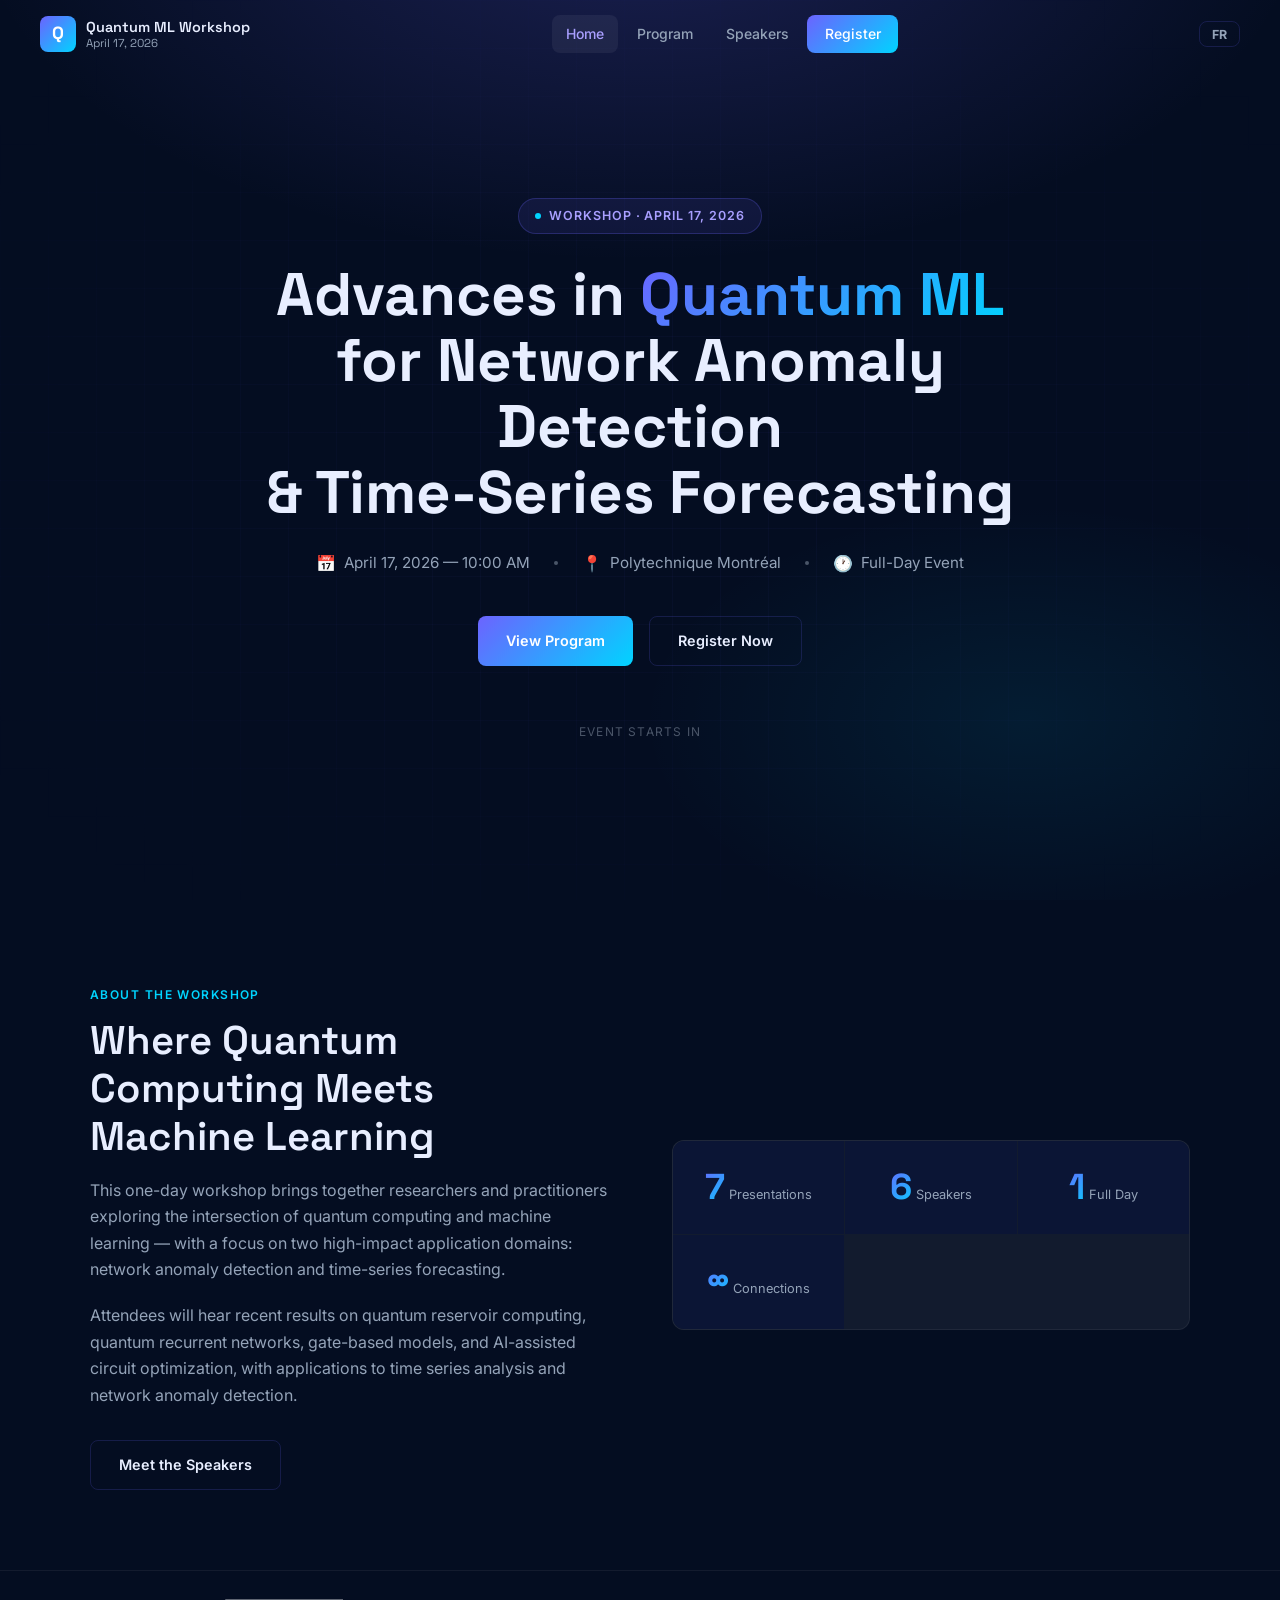
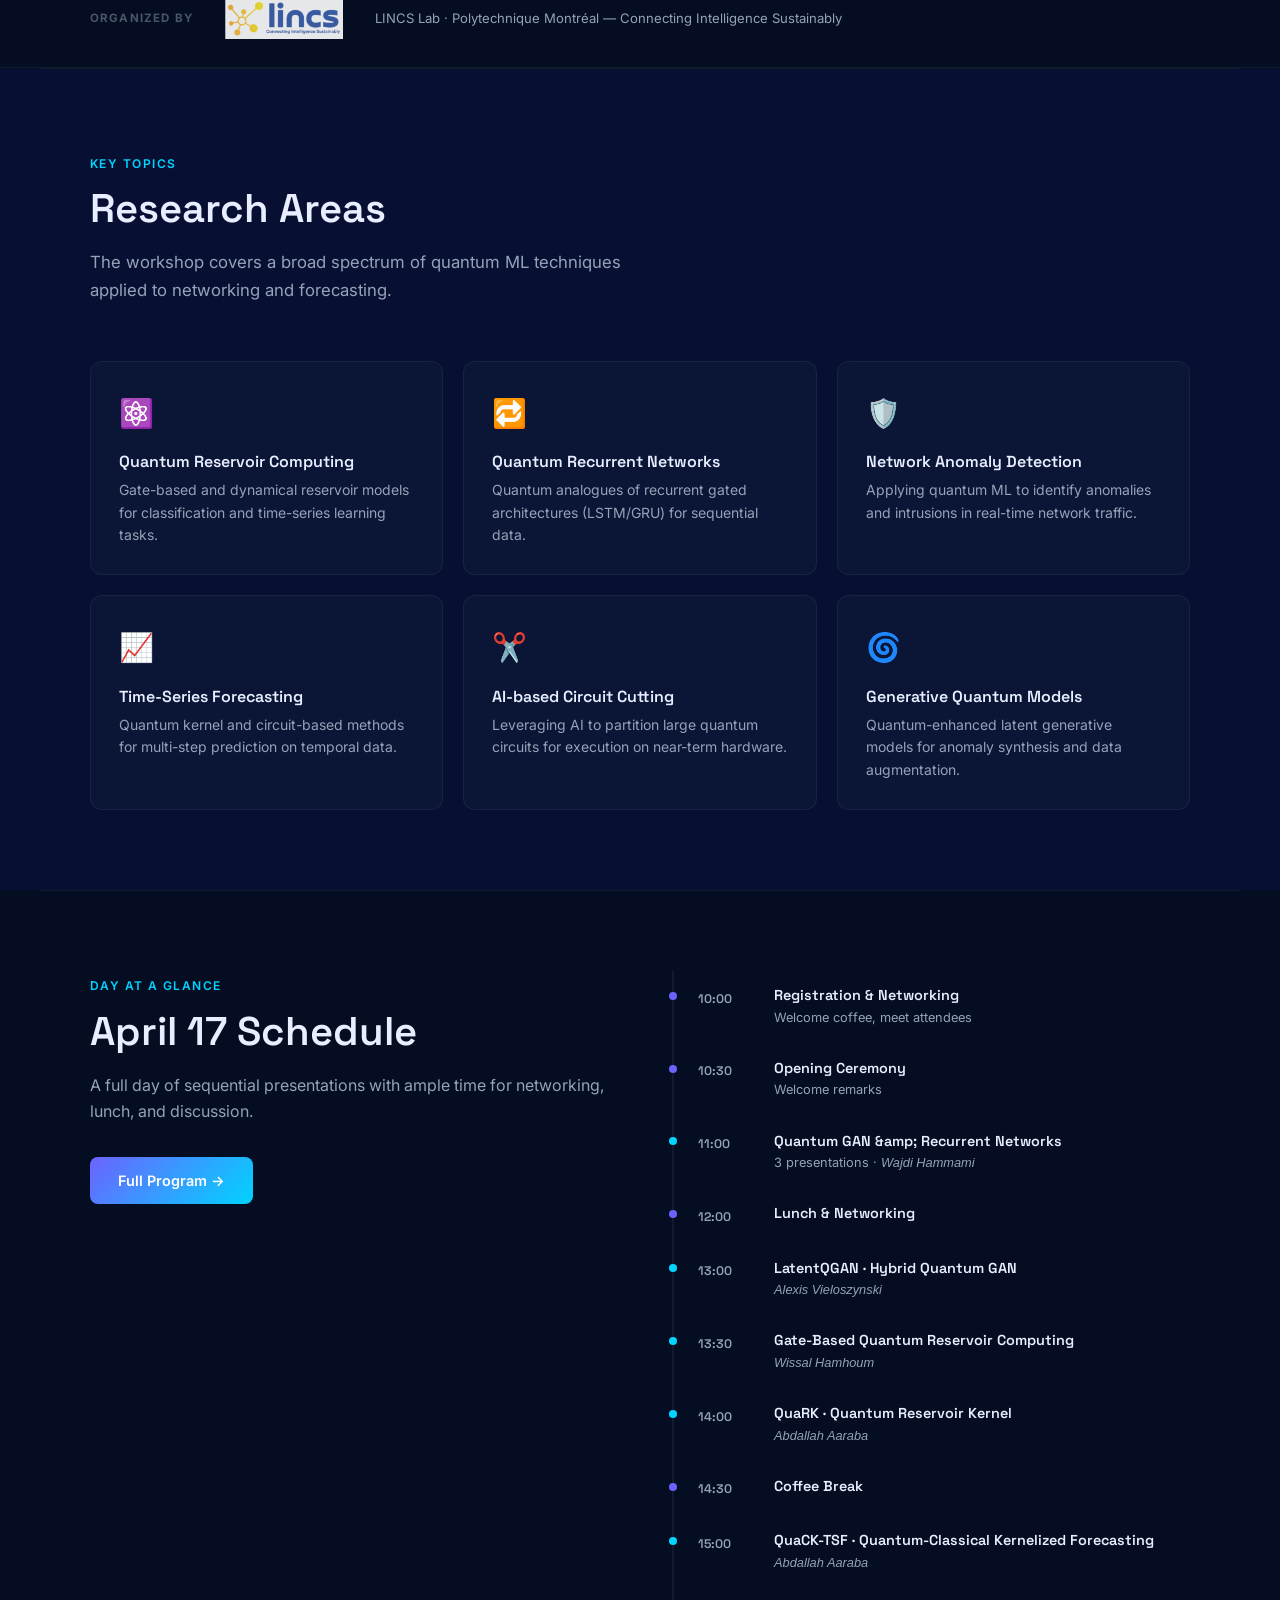
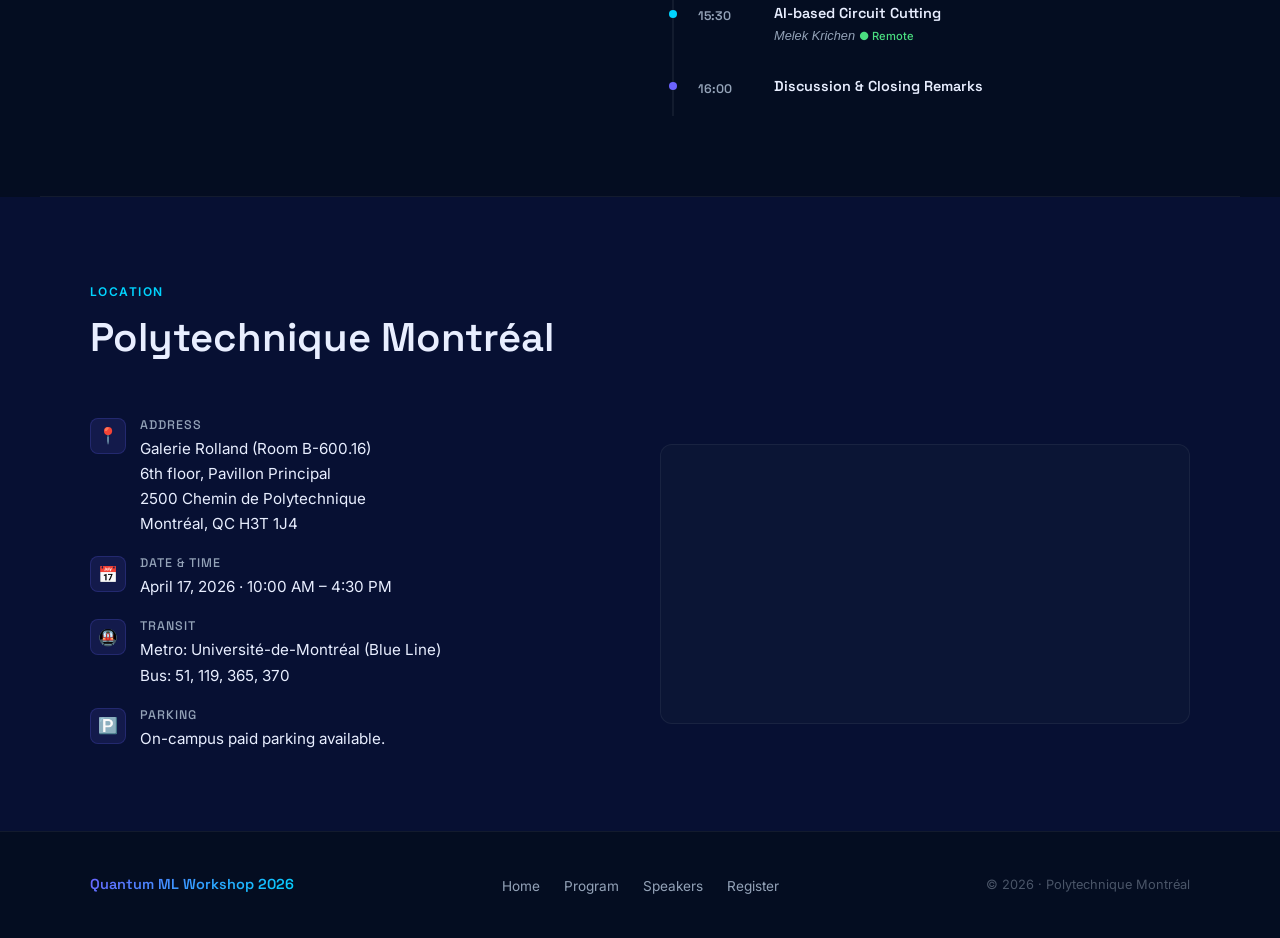
==== commit 779dc93f: "Add full EN/FR language toggle to all 4 pages - index.html: hero badge/h1/meta/buttons/countdown, st" ====
--- a/index.html
+++ b/index.html
@@ -253,10 +253,10 @@
     <div class="hero-content">
       <div class="hero-badge">
         <span class="hero-badge-dot"></span>
-        Workshop · April 17, 2026
-      </div>
-
-      <h1>
+        <span data-i18n="hero.badge">Workshop · April 17, 2026</span>
+      </div>
+
+      <h1 data-i18n-html="hero.h1">
         Advances in <span class="gradient-text">Quantum ML</span><br />
         for Network Anomaly Detection<br />
         &amp; Time-Series Forecasting
@@ -265,27 +265,27 @@
       <div class="hero-meta">
         <div class="hero-meta-item">
           <span class="icon">📅</span>
-          April 17, 2026 — 10:00 AM
+          <span data-i18n="hero.date">April 17, 2026 — 10:00 AM</span>
         </div>
         <div class="hero-meta-sep"></div>
         <div class="hero-meta-item">
           <span class="icon">📍</span>
-          Polytechnique Montréal
+          <span data-i18n="hero.location">Polytechnique Montréal</span>
         </div>
         <div class="hero-meta-sep"></div>
         <div class="hero-meta-item">
           <span class="icon">🕐</span>
-          Full-Day Event
+          <span data-i18n="hero.duration">Full-Day Event</span>
         </div>
       </div>
 
       <div class="hero-actions">
-        <a href="program.html" class="btn btn-primary">View Program</a>
-        <a href="registration.html" class="btn btn-outline">Register Now</a>
+        <a href="program.html" class="btn btn-primary" data-i18n="hero.cta1">View Program</a>
+        <a href="registration.html" class="btn btn-outline" data-i18n="hero.cta2">Register Now</a>
       </div>
 
       <div class="countdown-wrap">
-        <p class="countdown-label-text">Event starts in</p>
+        <p class="countdown-label-text" data-i18n="hero.countdown">Event starts in</p>
         <div id="countdown"></div>
       </div>
     </div>
@@ -314,19 +314,19 @@
         <div class="stats-bar" style="margin:0;">
           <div class="stat-item">
             <span class="countdown-num" style="font-size:2.25rem;">7</span>
-            <span class="stat-label">Presentations</span>
+            <span class="stat-label" data-i18n="stats.presentations">Presentations</span>
           </div>
           <div class="stat-item">
             <span class="countdown-num" style="font-size:2.25rem;">6</span>
-            <span class="stat-label">Speakers</span>
+            <span class="stat-label" data-i18n="stats.speakers">Speakers</span>
           </div>
           <div class="stat-item">
             <span class="countdown-num" style="font-size:2.25rem;">1</span>
-            <span class="stat-label">Full Day</span>
+            <span class="stat-label" data-i18n="stats.day">Full Day</span>
           </div>
           <div class="stat-item">
             <span class="countdown-num" style="font-size:2.25rem;">∞</span>
-            <span class="stat-label">Connections</span>
+            <span class="stat-label" data-i18n="stats.connections">Connections</span>
           </div>
         </div>
       </div>
@@ -353,9 +353,9 @@
   <section class="section section-alt">
     <div class="section-inner">
       <div class="section-header">
-        <span class="section-label">Key Topics</span>
-        <h2 class="section-title">Research Areas</h2>
-        <p class="section-subtitle">
+        <span class="section-label" data-i18n="topics.label">Key Topics</span>
+        <h2 class="section-title" data-i18n="topics.title">Research Areas</h2>
+        <p class="section-subtitle" data-i18n="topics.subtitle">
           The workshop covers a broad spectrum of quantum ML techniques applied to networking and forecasting.
         </p>
       </div>
@@ -363,33 +363,33 @@
       <div class="topics-grid">
         <div class="topic-card">
           <div class="topic-icon">⚛️</div>
-          <h3>Quantum Reservoir Computing</h3>
-          <p>Gate-based and dynamical reservoir models for classification and time-series learning tasks.</p>
+          <h3 data-i18n="topic1.title">Quantum Reservoir Computing</h3>
+          <p data-i18n="topic1.desc">Gate-based and dynamical reservoir models for classification and time-series learning tasks.</p>
         </div>
         <div class="topic-card">
           <div class="topic-icon">🔁</div>
-          <h3>Quantum Recurrent Networks</h3>
-          <p>Quantum analogues of recurrent gated architectures (LSTM/GRU) for sequential data.</p>
+          <h3 data-i18n="topic2.title">Quantum Recurrent Networks</h3>
+          <p data-i18n="topic2.desc">Quantum analogues of recurrent gated architectures (LSTM/GRU) for sequential data.</p>
         </div>
         <div class="topic-card">
           <div class="topic-icon">🛡️</div>
-          <h3>Network Anomaly Detection</h3>
-          <p>Applying quantum ML to identify anomalies and intrusions in real-time network traffic.</p>
+          <h3 data-i18n="topic3.title">Network Anomaly Detection</h3>
+          <p data-i18n="topic3.desc">Applying quantum ML to identify anomalies and intrusions in real-time network traffic.</p>
         </div>
         <div class="topic-card">
           <div class="topic-icon">📈</div>
-          <h3>Time-Series Forecasting</h3>
-          <p>Quantum kernel and circuit-based methods for multi-step prediction on temporal data.</p>
+          <h3 data-i18n="topic4.title">Time-Series Forecasting</h3>
+          <p data-i18n="topic4.desc">Quantum kernel and circuit-based methods for multi-step prediction on temporal data.</p>
         </div>
         <div class="topic-card">
           <div class="topic-icon">✂️</div>
-          <h3>AI-based Circuit Cutting</h3>
-          <p>Leveraging AI to partition large quantum circuits for execution on near-term hardware.</p>
+          <h3 data-i18n="topic5.title">AI-based Circuit Cutting</h3>
+          <p data-i18n="topic5.desc">Leveraging AI to partition large quantum circuits for execution on near-term hardware.</p>
         </div>
         <div class="topic-card">
           <div class="topic-icon">🌀</div>
-          <h3>Generative Quantum Models</h3>
-          <p>Quantum-enhanced latent generative models for anomaly synthesis and data augmentation.</p>
+          <h3 data-i18n="topic6.title">Generative Quantum Models</h3>
+          <p data-i18n="topic6.desc">Quantum-enhanced latent generative models for anomaly synthesis and data augmentation.</p>
         </div>
       </div>
     </div>
@@ -402,87 +402,87 @@
     <div class="section-inner">
       <div style="display:grid; grid-template-columns: 1fr 1fr; gap: 4rem; align-items: start;">
         <div>
-          <span class="section-label">Day at a Glance</span>
-          <h2 class="section-title">April 17 Schedule</h2>
-          <p style="color:var(--text-2); margin-bottom:2rem;">
+          <span class="section-label" data-i18n="sched.label">Day at a Glance</span>
+          <h2 class="section-title" data-i18n="sched.title">April 17 Schedule</h2>
+          <p style="color:var(--text-2); margin-bottom:2rem;" data-i18n="sched.desc">
             A full day of sequential presentations with ample time for networking, lunch, and discussion.
           </p>
-          <a href="program.html" class="btn btn-primary">Full Program →</a>
+          <a href="program.html" class="btn btn-primary" data-i18n="sched.cta">Full Program →</a>
         </div>
 
         <div class="timeline">
           <div class="timeline-item">
             <div class="timeline-time">10:00</div>
             <div class="timeline-content">
-              <h4>Registration &amp; Networking</h4>
-              <p>Welcome coffee, meet attendees</p>
+              <h4 data-i18n="tl.networking">Registration &amp; Networking</h4>
+              <p data-i18n="tl.networking.sub">Welcome coffee, meet attendees</p>
             </div>
           </div>
           <div class="timeline-item">
             <div class="timeline-time">10:30</div>
             <div class="timeline-content">
-              <h4>Opening Ceremony</h4>
-              <p>Welcome remarks &amp; keynote introduction</p>
+              <h4 data-i18n="tl.opening">Opening Ceremony</h4>
+              <p data-i18n="tl.opening.sub">Welcome remarks</p>
             </div>
           </div>
           <div class="timeline-item highlight">
             <div class="timeline-time">11:00</div>
             <div class="timeline-content">
-              <h4>Quantum GAN &amp; Recurrent Networks</h4>
-              <p>3 presentations · <em>Wajdi Hammami</em></p>
+              <h4 data-i18n="tl.wajdi">Quantum GAN &amp; Recurrent Networks</h4>
+              <p data-i18n-html="tl.wajdi.sub">3 presentations · <em>Wajdi Hammami</em></p>
             </div>
           </div>
           <div class="timeline-item">
             <div class="timeline-time">12:00</div>
             <div class="timeline-content">
-              <h4>Lunch &amp; Networking</h4>
+              <h4 data-i18n="tl.lunch">Lunch &amp; Networking</h4>
             </div>
           </div>
           <div class="timeline-item highlight">
             <div class="timeline-time">13:00</div>
             <div class="timeline-content">
-              <h4>LatentQGAN · Hybrid Quantum GAN</h4>
+              <h4 data-i18n="tl.alexis.sub">LatentQGAN · Hybrid Quantum GAN</h4>
               <p><em>Alexis Vieloszynski</em></p>
             </div>
           </div>
           <div class="timeline-item highlight">
             <div class="timeline-time">13:30</div>
             <div class="timeline-content">
-              <h4>Gate-Based Quantum Reservoir Computing</h4>
+              <h4 data-i18n="tl.wissal.sub">Gate-Based Quantum Reservoir Computing</h4>
               <p><em>Wissal Hamhoum</em></p>
             </div>
           </div>
           <div class="timeline-item highlight">
             <div class="timeline-time">14:00</div>
             <div class="timeline-content">
-              <h4>QuaRK · Quantum Reservoir Kernel</h4>
+              <h4 data-i18n="tl.abdallah1.sub">QuaRK · Quantum Reservoir Kernel</h4>
               <p><em>Abdallah Aaraba</em></p>
             </div>
           </div>
           <div class="timeline-item">
             <div class="timeline-time">14:30</div>
             <div class="timeline-content">
-              <h4>Coffee Break</h4>
+              <h4 data-i18n="tl.break">Coffee Break</h4>
             </div>
           </div>
           <div class="timeline-item highlight">
             <div class="timeline-time">15:00</div>
             <div class="timeline-content">
-              <h4>QuaCK-TSF · Quantum-Classical Kernelized Forecasting</h4>
+              <h4 data-i18n="tl.abdallah2.sub">QuaCK-TSF · Quantum-Classical Kernelized Forecasting</h4>
               <p><em>Abdallah Aaraba</em></p>
             </div>
           </div>
           <div class="timeline-item highlight">
             <div class="timeline-time">15:30</div>
             <div class="timeline-content">
-              <h4>AI-based Circuit Cutting</h4>
+              <h4 data-i18n="tl.melek.sub">AI-based Circuit Cutting</h4>
               <p><em>Melek Krichen</em> <span style="font-size:0.7rem;color:#4ade80;font-weight:500;">● Remote</span></p>
             </div>
           </div>
           <div class="timeline-item">
             <div class="timeline-time">16:00</div>
             <div class="timeline-content">
-              <h4>Discussion &amp; Closing Remarks</h4>
+              <h4 data-i18n="tl.closing">Discussion &amp; Closing Remarks</h4>
             </div>
           </div>
         </div>
@@ -548,12 +548,12 @@
     <div class="footer-inner">
       <div class="footer-logo gradient-text">Quantum ML Workshop 2026</div>
       <ul class="footer-links">
-        <li><a href="index.html">Home</a></li>
-        <li><a href="program.html">Program</a></li>
-        <li><a href="speakers.html">Speakers</a></li>
-        <li><a href="registration.html">Register</a></li>
+        <li><a href="index.html" data-i18n="nav.home">Home</a></li>
+        <li><a href="program.html" data-i18n="nav.program">Program</a></li>
+        <li><a href="speakers.html" data-i18n="nav.speakers">Speakers</a></li>
+        <li><a href="registration.html" data-i18n="nav.register">Register</a></li>
       </ul>
-      <p class="footer-copy">© 2026 · Polytechnique Montréal</p>
+      <p class="footer-copy" data-i18n="footer.copy">© 2026 · Polytechnique Montréal</p>
     </div>
   </footer>
 
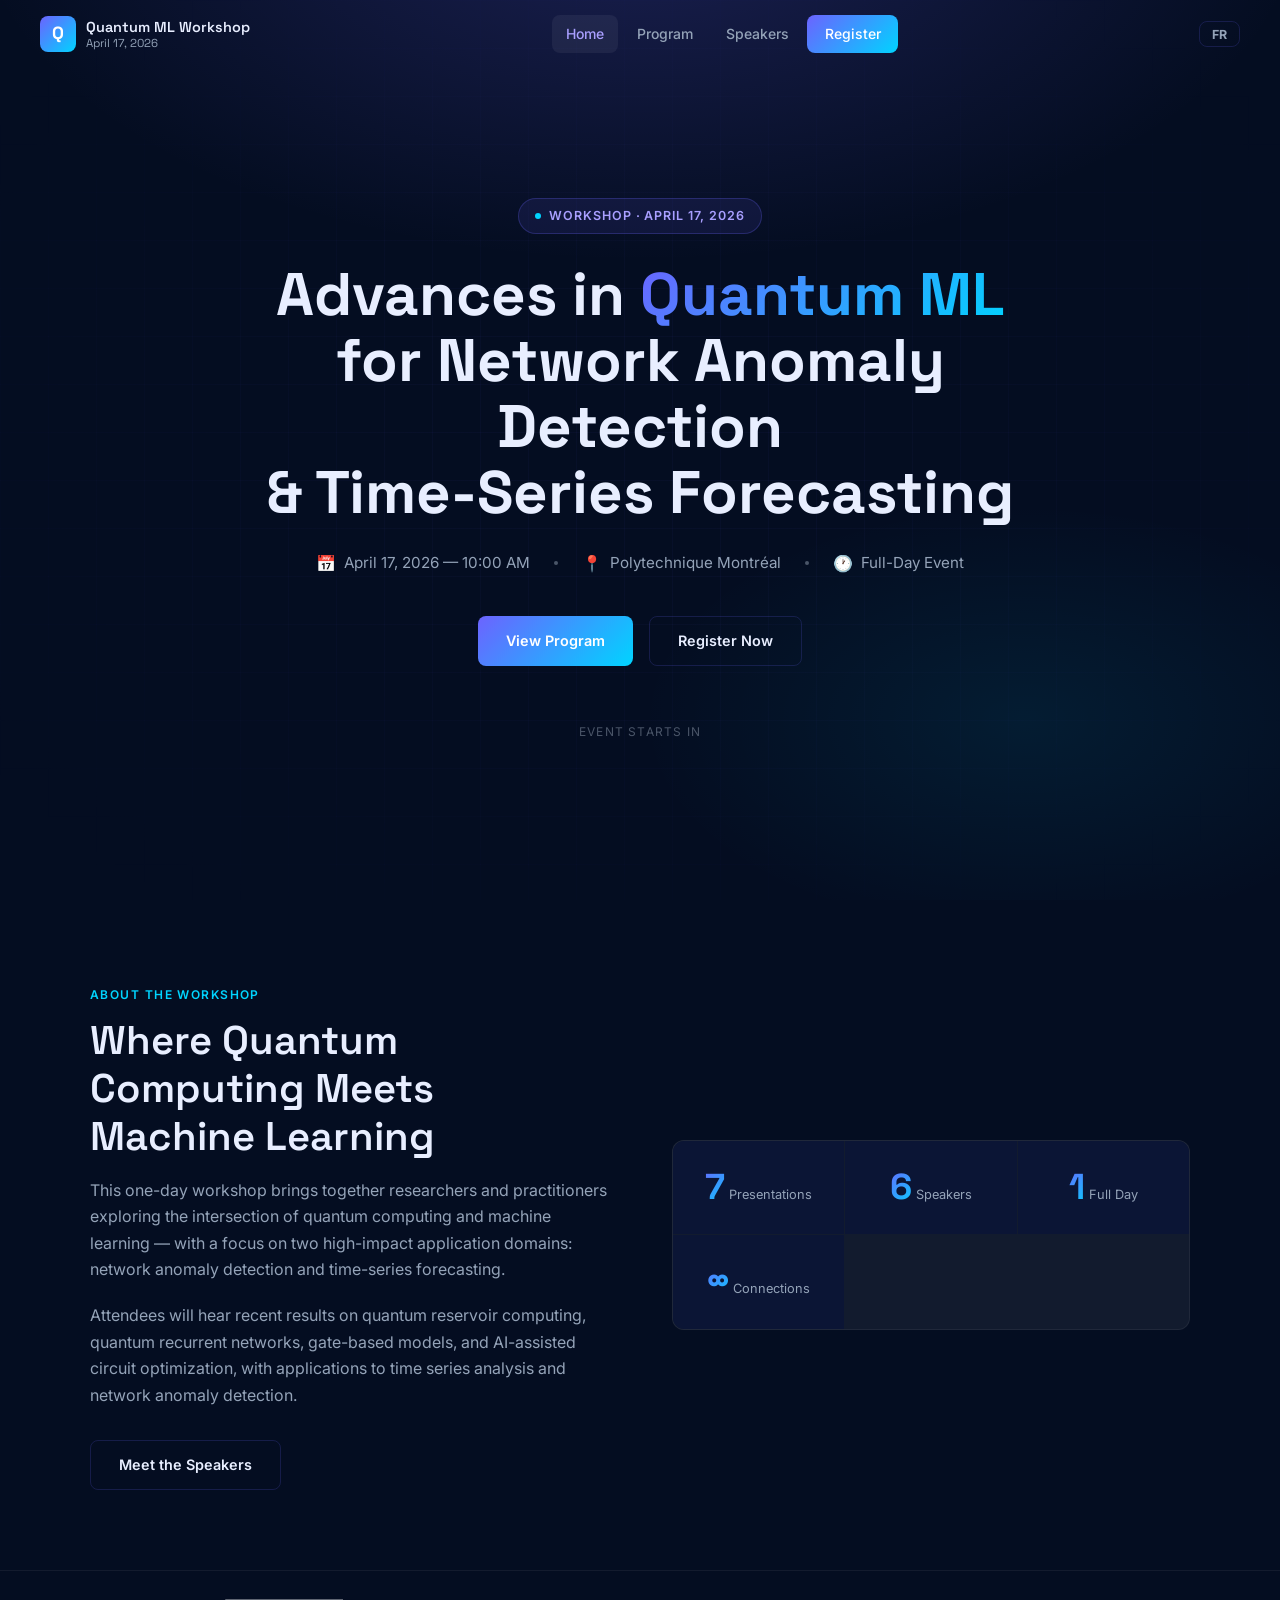
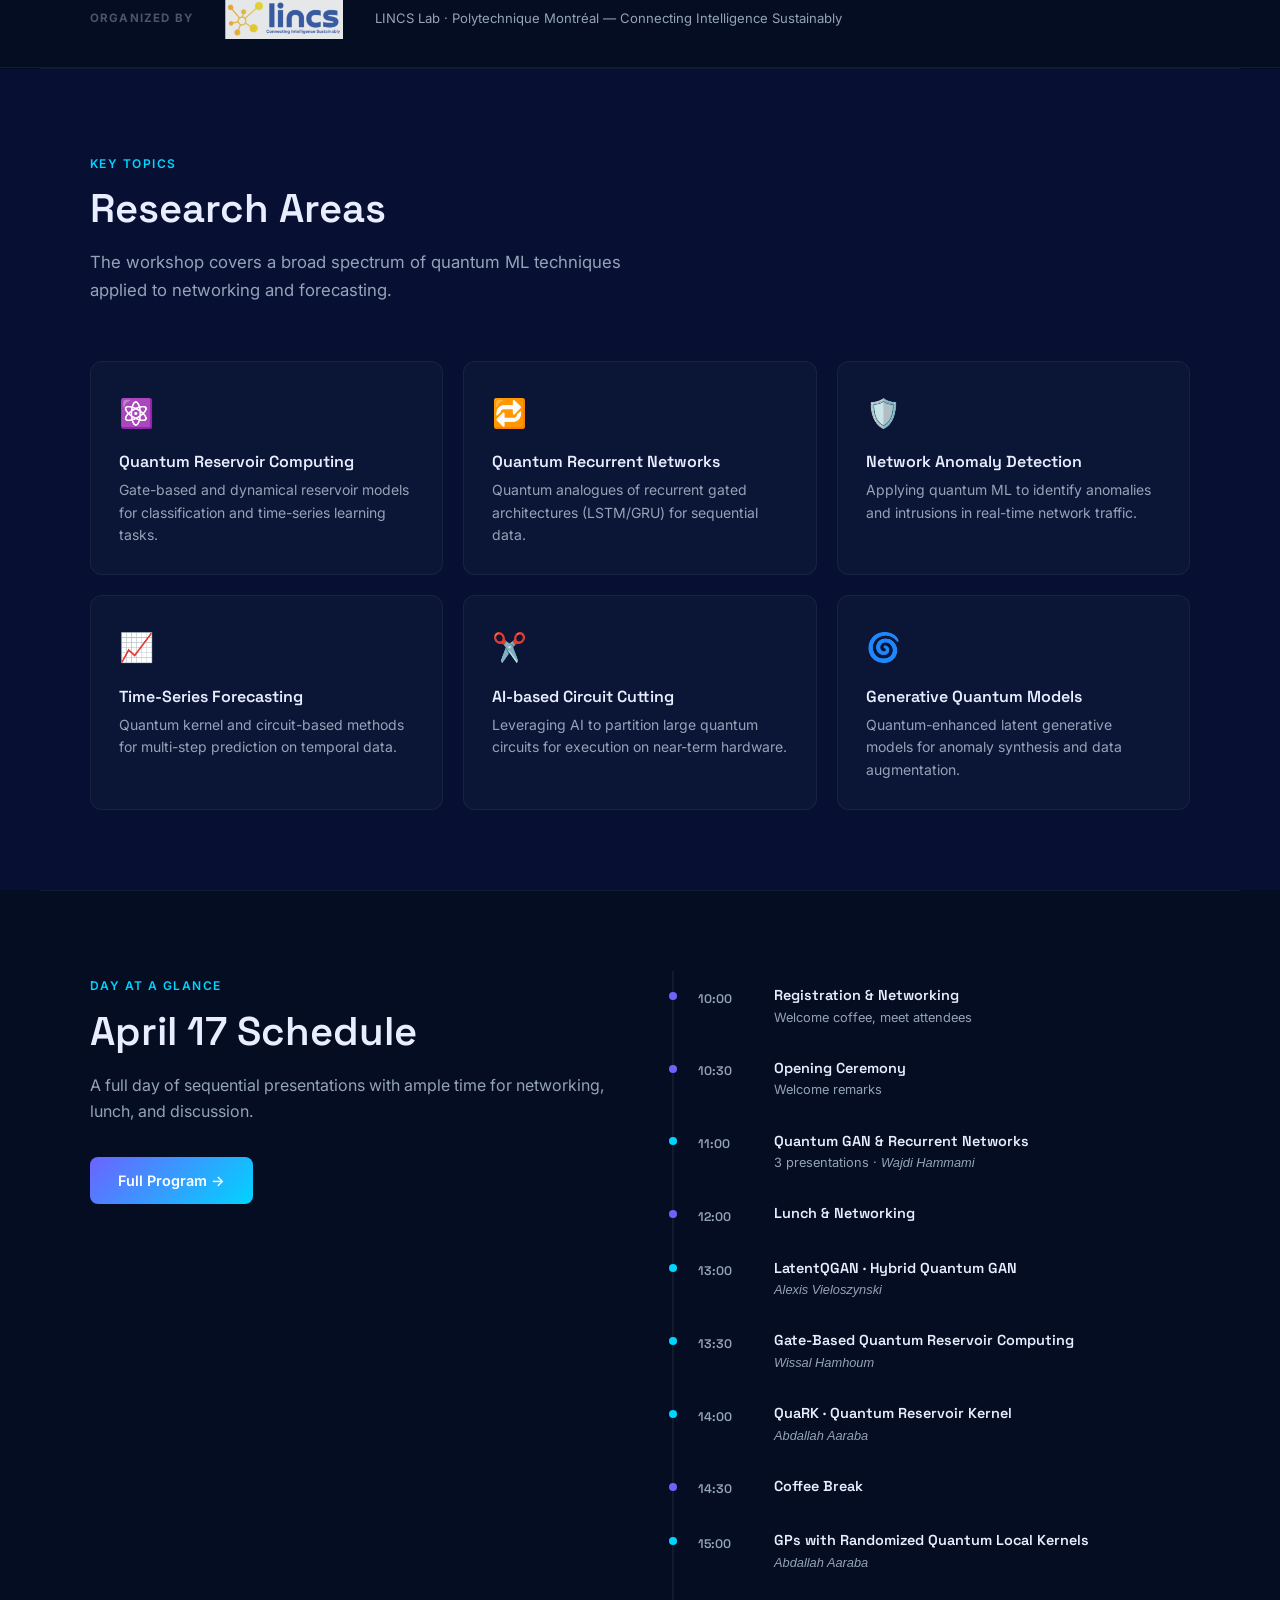
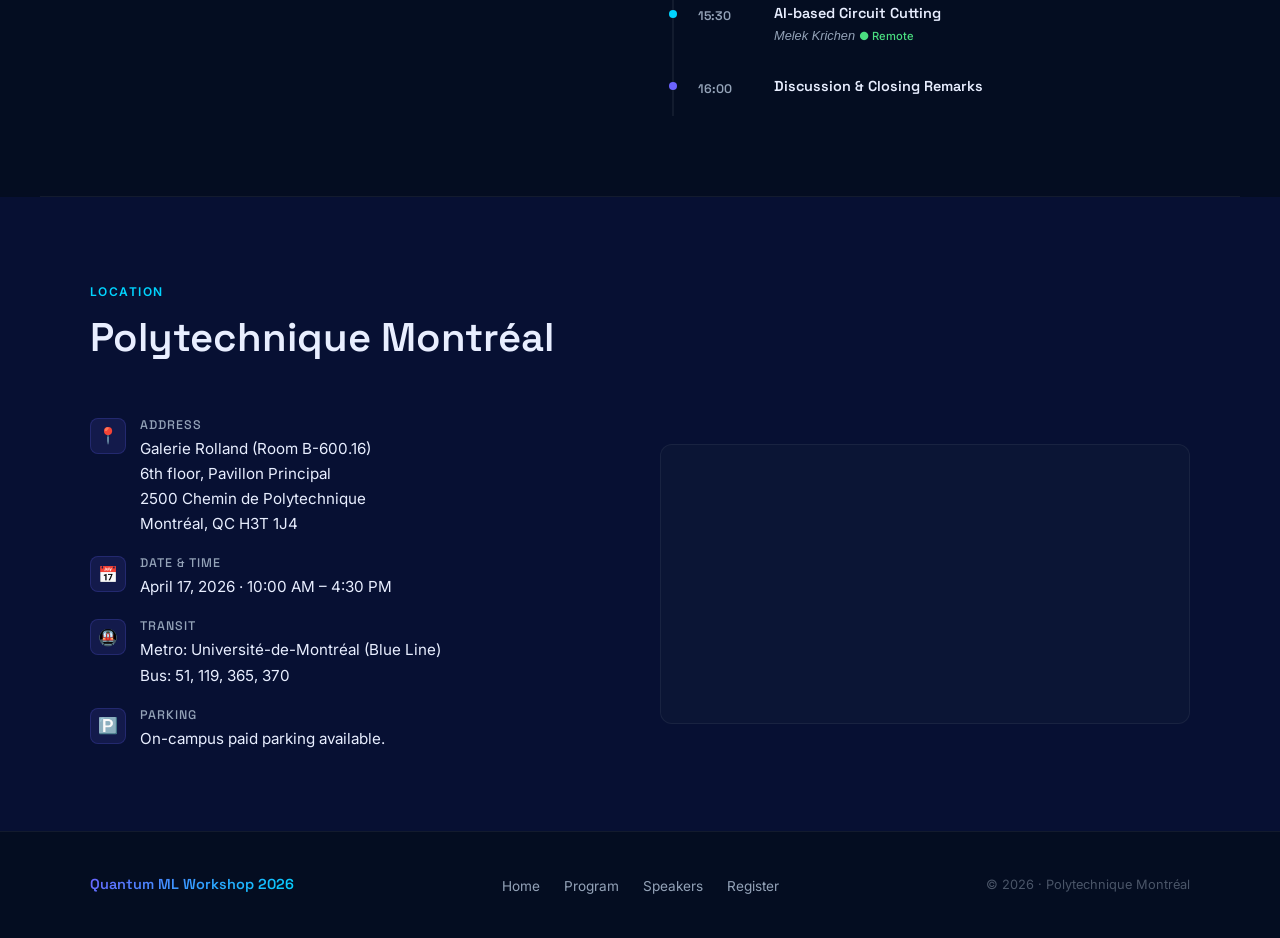
==== commit b82f3076: "Rename Abdallah's QuaCK-TSF talk to GPs with Randomized Quantum Local Kernels Co-Authored-By: Claude" ====
--- a/index.html
+++ b/index.html
@@ -468,7 +468,7 @@
           <div class="timeline-item highlight">
             <div class="timeline-time">15:00</div>
             <div class="timeline-content">
-              <h4 data-i18n="tl.abdallah2.sub">QuaCK-TSF · Quantum-Classical Kernelized Forecasting</h4>
+              <h4 data-i18n="tl.abdallah2.sub">GPs with Randomized Quantum Local Kernels</h4>
               <p><em>Abdallah Aaraba</em></p>
             </div>
           </div>
